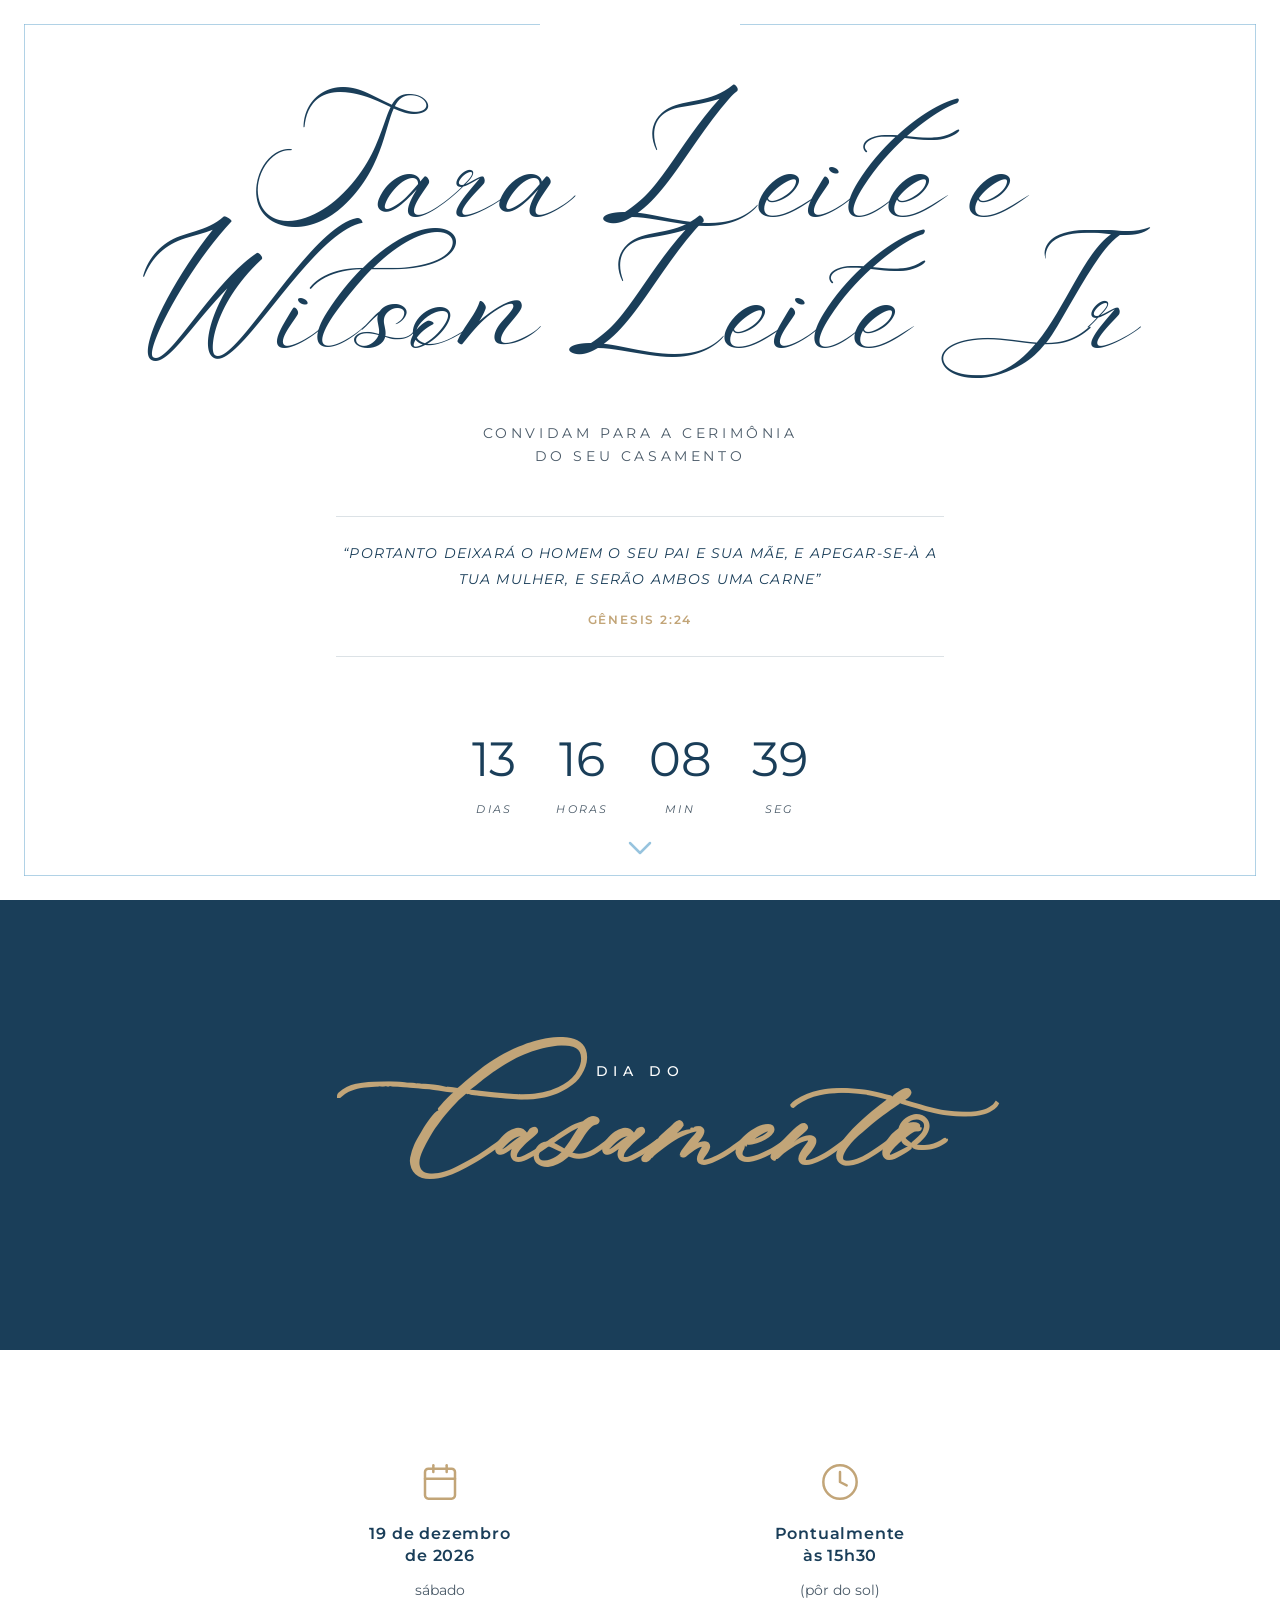
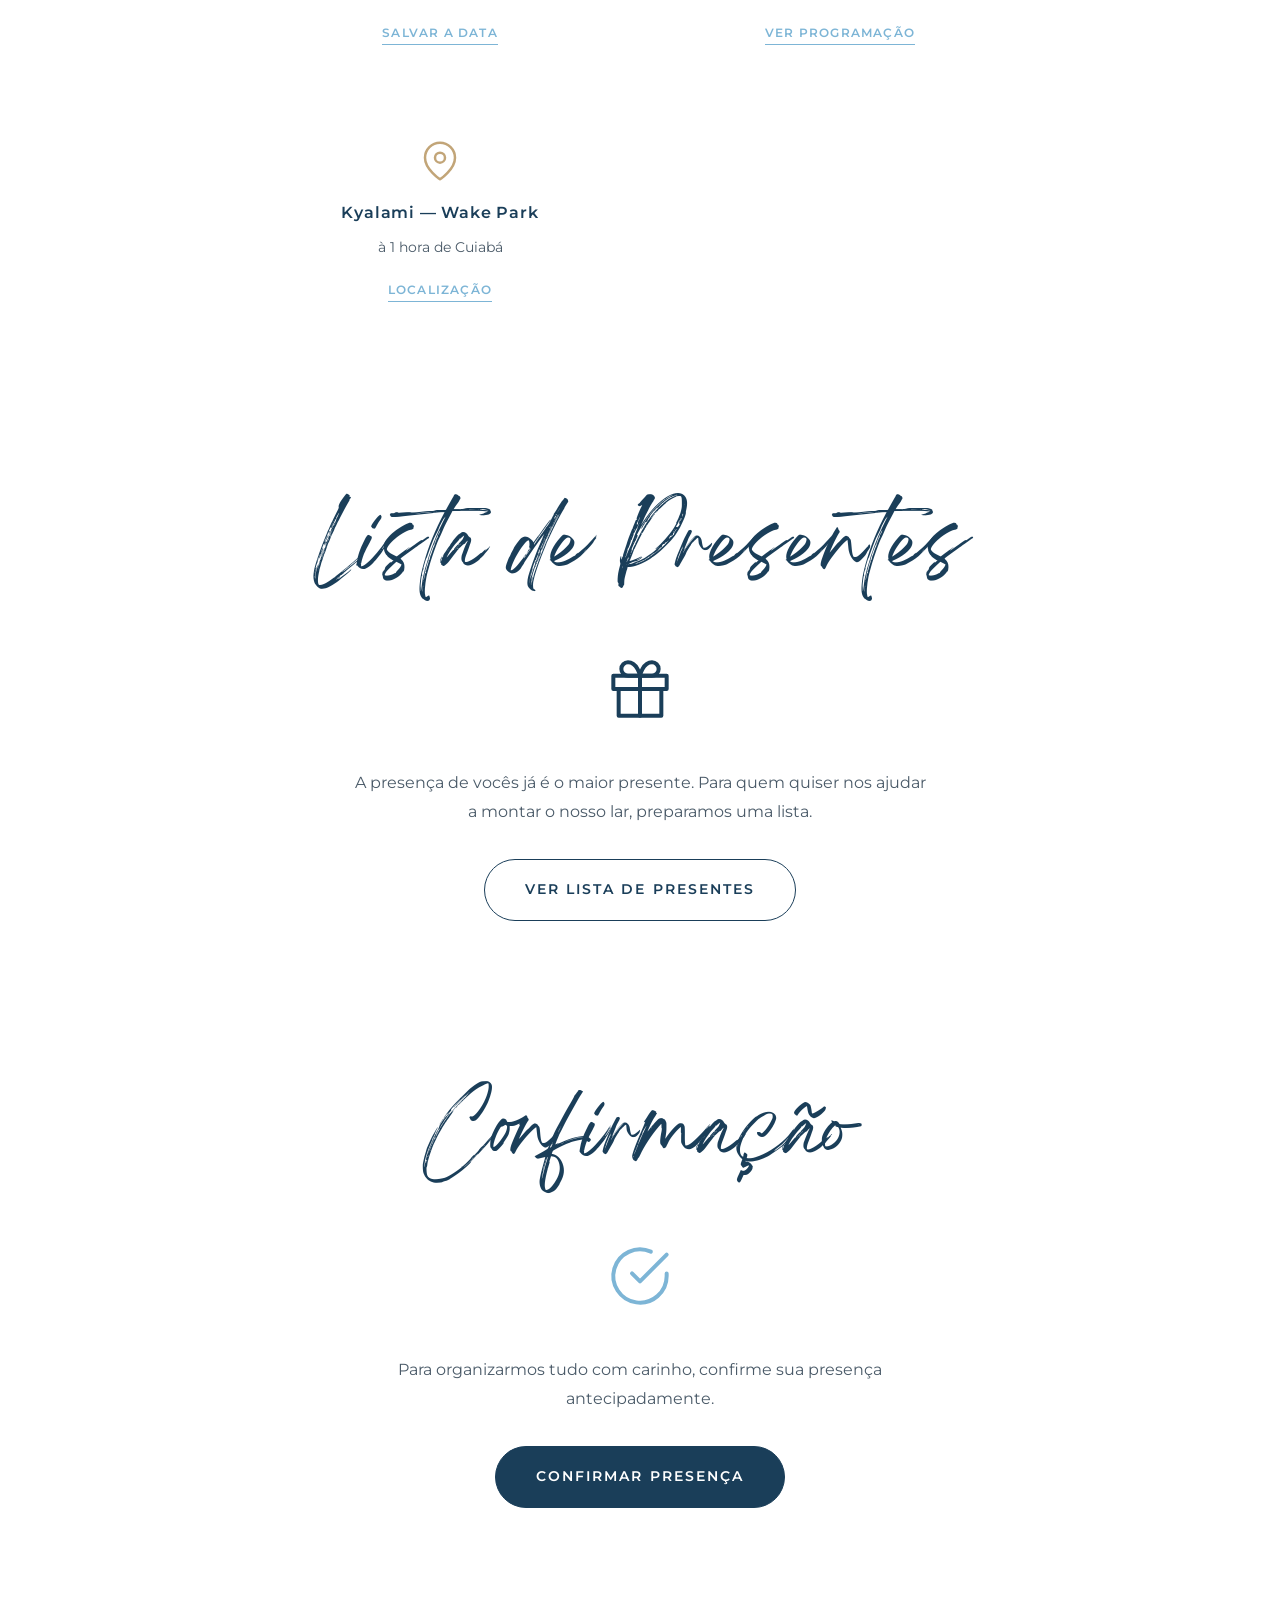
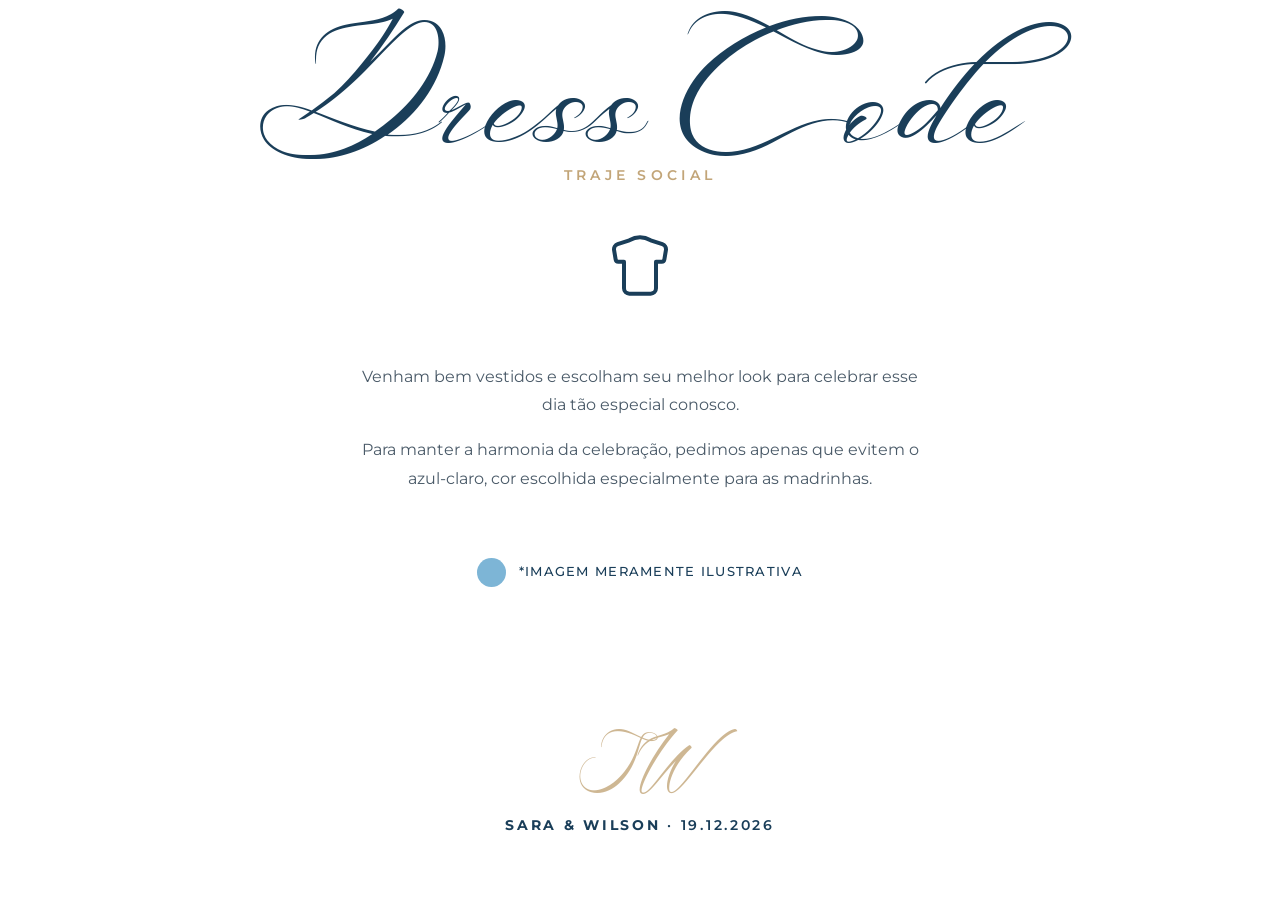
==== index.html @ 71dba097 "Add files via upload" ====
<!doctype html>
<html lang="pt-BR">
<head>
<meta charset="utf-8">
<meta name="viewport" content="width=device-width, initial-scale=1, viewport-fit=cover">
<title>Sara & Wilson — Convite de Casamento</title>
<meta name="theme-color" content="#FFFFFF">

<link rel="preconnect" href="https://fonts.googleapis.com">
<link rel="preconnect" href="https://fonts.gstatic.com" crossorigin>
<link href="https://fonts.googleapis.com/css2?family=Montserrat:wght@300;400;500;600;700&display=swap" rel="stylesheet">
<link rel="stylesheet" href="style.css">
</head>
<body>

<!-- Ícones Minimalistas e Corrigidos -->
<svg class="sprite" aria-hidden="true" focusable="false" xmlns="http://www.w3.org/2000/svg">
  <symbol id="i-calendario" viewBox="0 0 24 24"><rect x="3" y="4" width="18" height="18" rx="2" ry="2" fill="none" stroke="currentColor" stroke-width="1.5" stroke-linecap="round" stroke-linejoin="round"/><line x1="16" y1="2" x2="16" y2="6" fill="none" stroke="currentColor" stroke-width="1.5" stroke-linecap="round" stroke-linejoin="round"/><line x1="8" y1="2" x2="8" y2="6" fill="none" stroke="currentColor" stroke-width="1.5" stroke-linecap="round" stroke-linejoin="round"/><line x1="3" y1="10" x2="21" y2="10" fill="none" stroke="currentColor" stroke-width="1.5" stroke-linecap="round" stroke-linejoin="round"/></symbol>
  
  <symbol id="i-relogio" viewBox="0 0 24 24"><circle cx="12" cy="12" r="10" fill="none" stroke="currentColor" stroke-width="1.5" stroke-linecap="round" stroke-linejoin="round"/><polyline points="12 6 12 12 16 14" fill="none" stroke="currentColor" stroke-width="1.5" stroke-linecap="round" stroke-linejoin="round"/></symbol>
  
  <symbol id="i-mapa" viewBox="0 0 24 24"><path d="M21 10c0 7-9 13-9 13s-9-6-9-13a9 9 0 0 1 18 0z" fill="none" stroke="currentColor" stroke-width="1.5" stroke-linecap="round" stroke-linejoin="round"/><circle cx="12" cy="10" r="3" fill="none" stroke="currentColor" stroke-width="1.5" stroke-linecap="round" stroke-linejoin="round"/></symbol>
  
  <symbol id="i-presente" viewBox="0 0 24 24"><polyline points="20 12 20 22 4 22 4 12" fill="none" stroke="currentColor" stroke-width="1.5" stroke-linecap="round" stroke-linejoin="round"/><rect x="2" y="7" width="20" height="5" fill="none" stroke="currentColor" stroke-width="1.5" stroke-linecap="round" stroke-linejoin="round"/><line x1="12" y1="22" x2="12" y2="7" fill="none" stroke="currentColor" stroke-width="1.5" stroke-linecap="round" stroke-linejoin="round"/><path d="M12 7H7.5a2.5 2.5 0 0 1 0-5C11 2 12 7 12 7z" fill="none" stroke="currentColor" stroke-width="1.5" stroke-linecap="round" stroke-linejoin="round"/><path d="M12 7h4.5a2.5 2.5 0 0 0 0-5C13 2 12 7 12 7z" fill="none" stroke="currentColor" stroke-width="1.5" stroke-linecap="round" stroke-linejoin="round"/></symbol>
  
  <symbol id="i-check" viewBox="0 0 24 24"><path d="M22 11.08V12a10 10 0 1 1-5.93-9.14" fill="none" stroke="currentColor" stroke-width="1.5" stroke-linecap="round" stroke-linejoin="round"/><polyline points="22 4 12 14.01 9 11.01" fill="none" stroke="currentColor" stroke-width="1.5" stroke-linecap="round" stroke-linejoin="round"/></symbol>
  
  <symbol id="i-traje" viewBox="0 0 24 24"><path d="M20.38 3.46L16 2a8 8 0 0 0-8 0L3.62 3.46a2 2 0 0 0-1.34 2.23l.58 3.47a1 1 0 0 0 .99.84H6v10c0 1.1.9 2 2 2h8a2 2 0 0 0 2-2V10h2.15a1 1 0 0 0 .99-.84l.58-3.47a2 2 0 0 0-1.34-2.23z" fill="none" stroke="currentColor" stroke-width="1.5" stroke-linecap="round" stroke-linejoin="round"/></symbol>
</svg>



<!-- ============ AMBIENTAÇÃO: MARCA D'ÁGUA ============ -->
<div class="marca-dagua-container">
  <img src="img_marca-dagua.png" alt="" aria-hidden="true">
</div>

<!-- ============ AMBIENTAÇÃO: MOLDURA E PILARES ============ -->
<div class="moldura-fixa" aria-hidden="true">
  <div class="linha-esq"></div>
  <div class="linha-dir"></div>
  <div class="linha-baixo"></div>
  <div class="linha-topo-esq"></div>
  <div class="linha-topo-dir"></div>
  <img src="img_pilares.png" class="pilares" alt="">
</div>




<main>


<!-- ============ CAPA ============ -->
<section class="secao capa" id="capa">
  <div class="conteudo">
    <h1 class="nomes animar-scroll">
      <span>Sara Leite e</span>
      <span>Wilson Leite Jr</span>
    </h1>

    <p class="subtitulo animar-scroll">convidam para a cerimônia<br>do seu casamento</p>

    <blockquote class="versiculo animar-scroll">
      <p>“PORTANTO DEIXARÁ O HOMEM O SEU PAI E SUA MÃE, E APEGAR-SE-À A TUA MULHER, E SERÃO AMBOS UMA CARNE”</p>
      <cite>GÊNESIS 2:24</cite>
    </blockquote>

    <div class="contagem animar-scroll" id="contagem">
      <div class="bloco"><b data-contagem="dias">--</b><i>dias</i></div>
      <div class="bloco"><b data-contagem="horas">--</b><i>horas</i></div>
      <div class="bloco"><b data-contagem="minutos">--</b><i>min</i></div>
      <div class="bloco"><b data-contagem="segundos">--</b><i>seg</i></div>
    </div>
  </div>
  
  <!-- Seta rolar para baixo -->
  <a href="#dia" class="seta-scroll animar-flutuar" aria-label="Rolar para baixo">
    <svg viewBox="0 0 24 24"><path d="M6 9l6 6 6-6" fill="none" stroke="currentColor" stroke-width="1.5" stroke-linecap="round" stroke-linejoin="round"/></svg>
  </a>
</section>




  <!-- ============ FAIXA CONTÍNUA COM FOTO ============ -->
  <section class="banner-foto animar-scroll">
    <!-- Certifique-se de que a imagem 'capa.jpg' existe na mesma pasta -->
    <img src="capa.jpg" alt="Sara e Wilson" onerror="this.style.display='none'">
    <div class="overlay"></div>
    <h2 class="titulo-foto">
      <small>Dia do</small>
      <span>Casamento</span>
    </h2>
  </section>

  <!-- ============ DETALHES DO DIA ============ -->
  <section class="secao detalhes" id="dia">
    <div class="conteudo">
      <div class="grid-cartoes">
        <a class="cartao animar-scroll" href="https://www.casar.com/" target="_blank">
          <svg class="icone"><use href="#i-calendario"></use></svg>
          <strong>19 de dezembro<br>de 2026</strong>
          <em>sábado</em>
          <span class="dica">Salvar a data</span>
        </a>
        <a class="cartao animar-scroll" href="https://www.casar.com/" target="_blank">
          <svg class="icone"><use href="#i-relogio"></use></svg>
          <strong>Pontualmente<br>às 15h30</strong>
          <em>(pôr do sol)</em>
          <span class="dica">Ver programação</span>
        </a>
        <a class="cartao animar-scroll" href="https://share.google/iuevnRoDJtommTUuw" target="_blank">
          <svg class="icone"><use href="#i-mapa"></use></svg>
          <strong>Kyalami — Wake Park</strong>
          <em>à 1 hora de Cuiabá</em>
          <span class="dica">Localização</span>
        </a>
      </div>
    </div>
  </section>

  <!-- ============ PRESENTES ============ -->
  <section class="secao" id="presentes">
    <div class="conteudo animar-scroll">
      <h2 class="script">Lista de Presentes</h2>
      <svg class="ilustracao"><use href="#i-presente"></use></svg>
      <p class="texto">A presença de vocês já é o maior presente. Para quem quiser nos ajudar a montar o nosso lar, preparamos uma lista.</p>
      <a class="botao vazado" href="https://www.casar.com/" target="_blank">Ver lista de presentes</a>
    </div>
  </section>

  <!-- ============ CONFIRMAÇÃO ============ -->
  <section class="secao" id="confirmacao">
    <div class="conteudo animar-scroll">
      <h2 class="script">Confirmação</h2>
      <svg class="ilustracao destaque"><use href="#i-check"></use></svg>
      <p class="texto">Para organizarmos tudo com carinho, confirme sua presença antecipadamente.</p>
      <a class="botao" href="https://www.casar.com/" target="_blank">Confirmar presença</a>
    </div>
  </section>

  <!-- ============ DRESS CODE ============ -->
  <section class="secao" id="dresscode">
    <div class="conteudo animar-scroll">
      <h2 class="script principal">Dress Code</h2>
      <p class="etiqueta">Traje Social</p>
      <svg class="ilustracao"><use href="#i-traje"></use></svg>

      <div class="texto">
        <p>Venham bem vestidos e escolham seu melhor look para celebrar esse dia tão especial conosco.</p>
        <p>Para manter a harmonia da celebração, pedimos apenas que evitem o azul-claro, cor escolhida especialmente para as madrinhas.</p>
      </div>

      <p class="amostra"><span class="cor"></span>*IMAGEM MERAMENTE ILUSTRATIVA</p>
    </div>
  </section>

  <!-- ============ RODAPÉ ============ -->
  <footer class="rodape animar-scroll">
    <span class="monograma">SW</span>
    <p><b>Sara &amp; Wilson</b> · 19.12.2026</p>
  </footer>
</main>

<script src="script.js"></script>
</body>
</html>
---- style.css ----
/* ==========================================
   IMPORTAÇÃO DAS FONTES PERSONALIZADAS
============================================= */
@font-face {
  font-family: 'Aniyah';
  src: url('aniyah.ttf') format('truetype'); 
  font-display: swap;
}
@font-face {
  font-family: 'Slight';
  src: url('slight.otf') format('truetype');
  font-display: swap;
}
@font-face {
  font-family: 'Breathing';
  src: url('breathing.ttf') format('truetype');
  font-display: swap;
}

:root {
  --fundo:        #FFFFFF; 
  --tinta:        #1A3E59; 
  --azul-claro:   #7DB5D6; 
  --ouro:         #C2A578;
  --texto:        #4A5A68;
  --linha:        rgba(26, 62, 89, 0.15);

  --font-aniyah:    "Aniyah", cursive;
  --font-slight:    "Slight", cursive;
  --font-breathing: "Breathing", cursive;
  --font-montserrat: "Montserrat", sans-serif;

  box-sizing: border-box;
}

*,*::before,*::after{ box-sizing: border-box; }

html{ scroll-behavior: smooth; -webkit-text-size-adjust: 100%; }

body {
  margin: 0; 
  background: var(--fundo); 
  color: var(--texto);
  font-family: var(--font-montserrat); 
  font-weight: 400; 
  line-height: 1.6;
  overflow-x: hidden;
}

.sprite{ display: none; }

/* SEÇÕES CONTÍNUAS */
.secao {
  padding: 5rem 1.5rem;
  display: flex;
  justify-content: center;
  align-items: center;
  width: 100%;
}

.capa {
  padding-top: 6rem;
  padding-bottom: 4rem;
}

.conteudo {
  width: 100%;
  max-width: 48rem;
  text-align: center;
  display: flex;
  flex-direction: column;
  align-items: center;
  gap: 2rem;
}

/* TIPOGRAFIA CORRIGIDA - ANIYAH */






/* CORREÇÃO DO ESPAÇO ENTRE OS NOMES */
.nomes {
  font-family: var(--font-aniyah); 
  font-weight: normal;
  color: var(--tinta); 
  font-size: clamp(2.2rem, 7.5vw, 5.5rem); 
  line-height: 1.3; 
  margin: 0; 
  display: flex; 
  flex-direction: column;
  align-items: center;
  padding: 1rem 0;
  gap: 1rem; /* <--- Espaço elegante entre os nomes adicionado aqui */
}

/* Garante que a capa tenha altura para a setinha ficar no rodapé */
.capa {
  position: relative;
  min-height: 100vh;
}

/* ==========================================
   AMBIENTAÇÃO (KV / IDV) - MOLDURA E VETORES
============================================= */

/* 1. Marca D'água Fixa no Fundo */
.marca-dagua-container {
  position: fixed;
  inset: 0;
  display: flex;
  align-items: center;
  justify-content: center;
  z-index: -1; /* Fica atrás de tudo */
  pointer-events: none; /* Não atrapalha o clique nos botões */
}
.marca-dagua-container img {
  width: 90vmin; /* Responsivo, ocupa 90% da tela */
  max-width: 700px;
  opacity: 0.12; /* <-- Você pode aumentar ou diminuir a transparência aqui! */
  object-fit: contain;
}

/* 2. Moldura Fixa estilo App/Card Premium */
.moldura-fixa {
  position: fixed;
  top: 1.5rem; bottom: 1.5rem;
  left: 1.5rem; right: 1.5rem;
  pointer-events: none;
  z-index: 50; /* Fica acima do conteúdo, como um vidro */
}

/* Linhas da moldura */
.linha-esq, .linha-dir, .linha-baixo, .linha-topo-esq, .linha-topo-dir {
  position: absolute;
  background-color: var(--azul-claro);
  opacity: 0.6;
}
.linha-esq { top: 0; bottom: 0; left: 0; width: 1px; }
.linha-dir { top: 0; bottom: 0; right: 0; width: 1px; }
.linha-baixo { bottom: 0; left: 0; right: 0; height: 1px; }

/* O corte no topo para os pilares (100px de espaço no meio) */
.linha-topo-esq { top: 0; left: 0; width: calc(50% - 100px); height: 1px; }
.linha-topo-dir { top: 0; right: 0; width: calc(50% - 100px); height: 1px; }

/* 3. Vetor dos Pilares encaixado no corte */
.moldura-fixa .pilares {
  position: absolute;
  top: 0; 
  left: 50%;
  transform: translate(-50%, -50%); /* Centraliza perfeitamente na linha! */
  
  /* Como a imagem tem 5000x5000px, deixamos a largura flexível e 
     controlamos a altura do vetor para não ficar gigante */
  height: 180px; 
  width: auto;
  object-fit: contain;
  opacity: 0.85; /* Para combinar suavemente com a linha */
}

/* 4. Setinha de rolagem na Capa */
.seta-scroll {
  position: absolute;
  bottom: 2rem;
  left: 50%;
  transform: translateX(-50%);
  width: 2.5rem;
  height: 2.5rem;
  color: var(--azul-claro);
  opacity: 0.8;
}








/* Regra que impede as palavras de quebrarem e se sobreporem */
.nomes span {
  white-space: nowrap; 
}

.nomes .conector { 
  font-family: var(--font-montserrat);
  font-size: 1rem; 
  color: var(--ouro); 
  margin: 0.5rem 0;
}

.subtitulo {
  margin: 0; font-family: var(--font-montserrat); font-size: 0.9rem;
  text-transform: uppercase; letter-spacing: 0.25em; color: var(--texto);
}

.versiculo {
  margin: 1rem 0; width: 100%; max-width: 38rem;
  border-top: 1px solid var(--linha); border-bottom: 1px solid var(--linha);
  padding: 1.5rem 0;
}
.versiculo p {
  margin: 0 0 0.8rem; font-family: var(--font-montserrat);
  font-size: 0.9rem; letter-spacing: 0.08em; line-height: 1.8; color: var(--tinta); font-style: italic;
}
.versiculo cite { font-style: normal; font-weight: 600; font-size: 0.75rem; letter-spacing: 0.15em; color: var(--ouro); }

/* CONTAGEM */
.contagem { display: flex; gap: clamp(1rem, 4vw, 2.5rem); margin-top: 1rem;}
.contagem .bloco { display: flex; flex-direction: column; align-items: center; }
.contagem b { font-size: clamp(2rem, 6vw, 3rem); color: var(--tinta); font-weight: 400; }
.contagem i { font-size: 0.7rem; letter-spacing: 0.2em; text-transform: uppercase; margin-top: 0.2rem; }

/* FAIXA CONTÍNUA COM FOTO 100% WIDTH */
.banner-foto {
  position: relative;
  width: 100vw;
  height: 50vh; /* Ocupa metade da tela */
  min-height: 350px;
  background-color: var(--tinta); /* Cor de fundo caso a foto falhe */
  display: flex;
  align-items: center;
  justify-content: center;
  overflow: hidden;
}
.banner-foto img {
  position: absolute;
  top: 0; left: 0;
  width: 100%; height: 100%;
  object-fit: cover;
}
.banner-foto .overlay {
  position: absolute;
  inset: 0;
  background: linear-gradient(to top, rgba(26, 62, 89, 0.7), rgba(26, 62, 89, 0.3));
}
.titulo-foto { 
  position: relative; z-index: 2; color: #fff; text-align: center; 
  display: flex; flex-direction: column; align-items: center; 
}
.titulo-foto small { 
  font-family: var(--font-montserrat); font-size: 0.9rem; 
  letter-spacing: 0.4em; font-weight: 500; text-transform: uppercase; 
  margin-bottom: -0.5rem;
}
.titulo-foto span { 
  font-family: var(--font-slight); 
  font-size: clamp(3.5rem, 12vw, 6rem); /* Ajustado para caber perfeitamente */
  line-height: 1.2; color: var(--ouro); 
}

/* CARTÕES DE DETALHES */
.grid-cartoes {
  width: 100%; display: grid; gap: 2rem;
  grid-template-columns: repeat(auto-fit, minmax(250px, 1fr));
}
.cartao {
  display: flex; flex-direction: column; align-items: center; gap: 0.8rem;
  padding: 2rem 1.5rem; text-decoration: none; text-align: center; color: var(--texto);
  transition: transform 0.3s ease;
}
.cartao:hover { transform: translateY(-5px); }
.cartao .icone { width: 2.5rem; height: 2.5rem; color: var(--ouro); margin-bottom: 0.5rem; }
.cartao strong { font-weight: 600; font-size: 1rem; letter-spacing: 0.05em; color: var(--tinta); line-height: 1.4; }
.cartao em { font-style: normal; font-size: 0.85rem; }
.cartao .dica { 
  font-size: 0.75rem; letter-spacing: 0.1em; text-transform: uppercase; 
  color: var(--azul-claro); font-weight: 600; margin-top: 0.5rem; 
  border-bottom: 1px solid currentColor; padding-bottom: 2px;
}

/* TEXTOS E ILUSTRAÇÕES */
.script { font-family: var(--font-breathing); font-weight: normal; color: var(--tinta); font-size: clamp(3rem, 10vw, 4.5rem); margin: 0; }
.script.principal { font-family: var(--font-aniyah); font-size: clamp(3.5rem, 12vw, 5.5rem); line-height: 1; }

.etiqueta { margin: -1.5rem 0 0; font-size: 0.9rem; font-weight: 600; letter-spacing: 0.3em; text-transform: uppercase; color: var(--ouro); }

.ilustracao { width: 4rem; height: 4rem; color: var(--tinta); margin: 1rem 0; }
.ilustracao.destaque { color: var(--azul-claro); }

.texto { max-width: 36rem; font-size: 1rem; line-height: 1.8; margin: 0 auto; }
.texto p { margin-bottom: 1rem; }

/* BOTÕES */
.botao {
  display: inline-block; border: 1px solid var(--tinta); background: var(--tinta); color: #fff;
  font-size: 0.85rem; font-weight: 600; letter-spacing: 0.15em; text-transform: uppercase; text-decoration: none;
  padding: 1.2rem 2.5rem; border-radius: 999px; transition: all 0.3s ease;
}
.botao:hover { background: var(--tinta-funda); transform: translateY(-2px); }
.botao.vazado { background: transparent; color: var(--tinta); }
.botao.vazado:hover { background: rgba(26, 62, 89, 0.05); }

/* AMOSTRA DRESS CODE */
.amostra { display: flex; align-items: center; justify-content: center; gap: 0.8rem; font-size: 0.8rem; font-weight: 500; letter-spacing: 0.1em; color: var(--tinta); margin-top: 1rem; }
.amostra .cor { width: 1.8rem; height: 1.8rem; border-radius: 50%; background: var(--azul-claro); }

/* RODAPÉ */
.rodape { padding: 4rem 1.5rem; text-align: center; display: flex; flex-direction: column; align-items: center; gap: 0.5rem; }
.rodape .monograma { font-family: var(--font-aniyah); font-size: 2.5rem; color: var(--ouro); opacity: 0.8;}
.rodape p { margin: 0; font-size: 0.85rem; letter-spacing: 0.2em; text-transform: uppercase; color: var(--tinta); font-weight: 600;}

/* ANIMAÇÕES */
.animar-scroll { opacity: 0; transform: translateY(20px); transition: opacity 0.8s ease-out, transform 0.8s ease-out; }
.animar-scroll.visivel { opacity: 1; transform: translateY(0); }
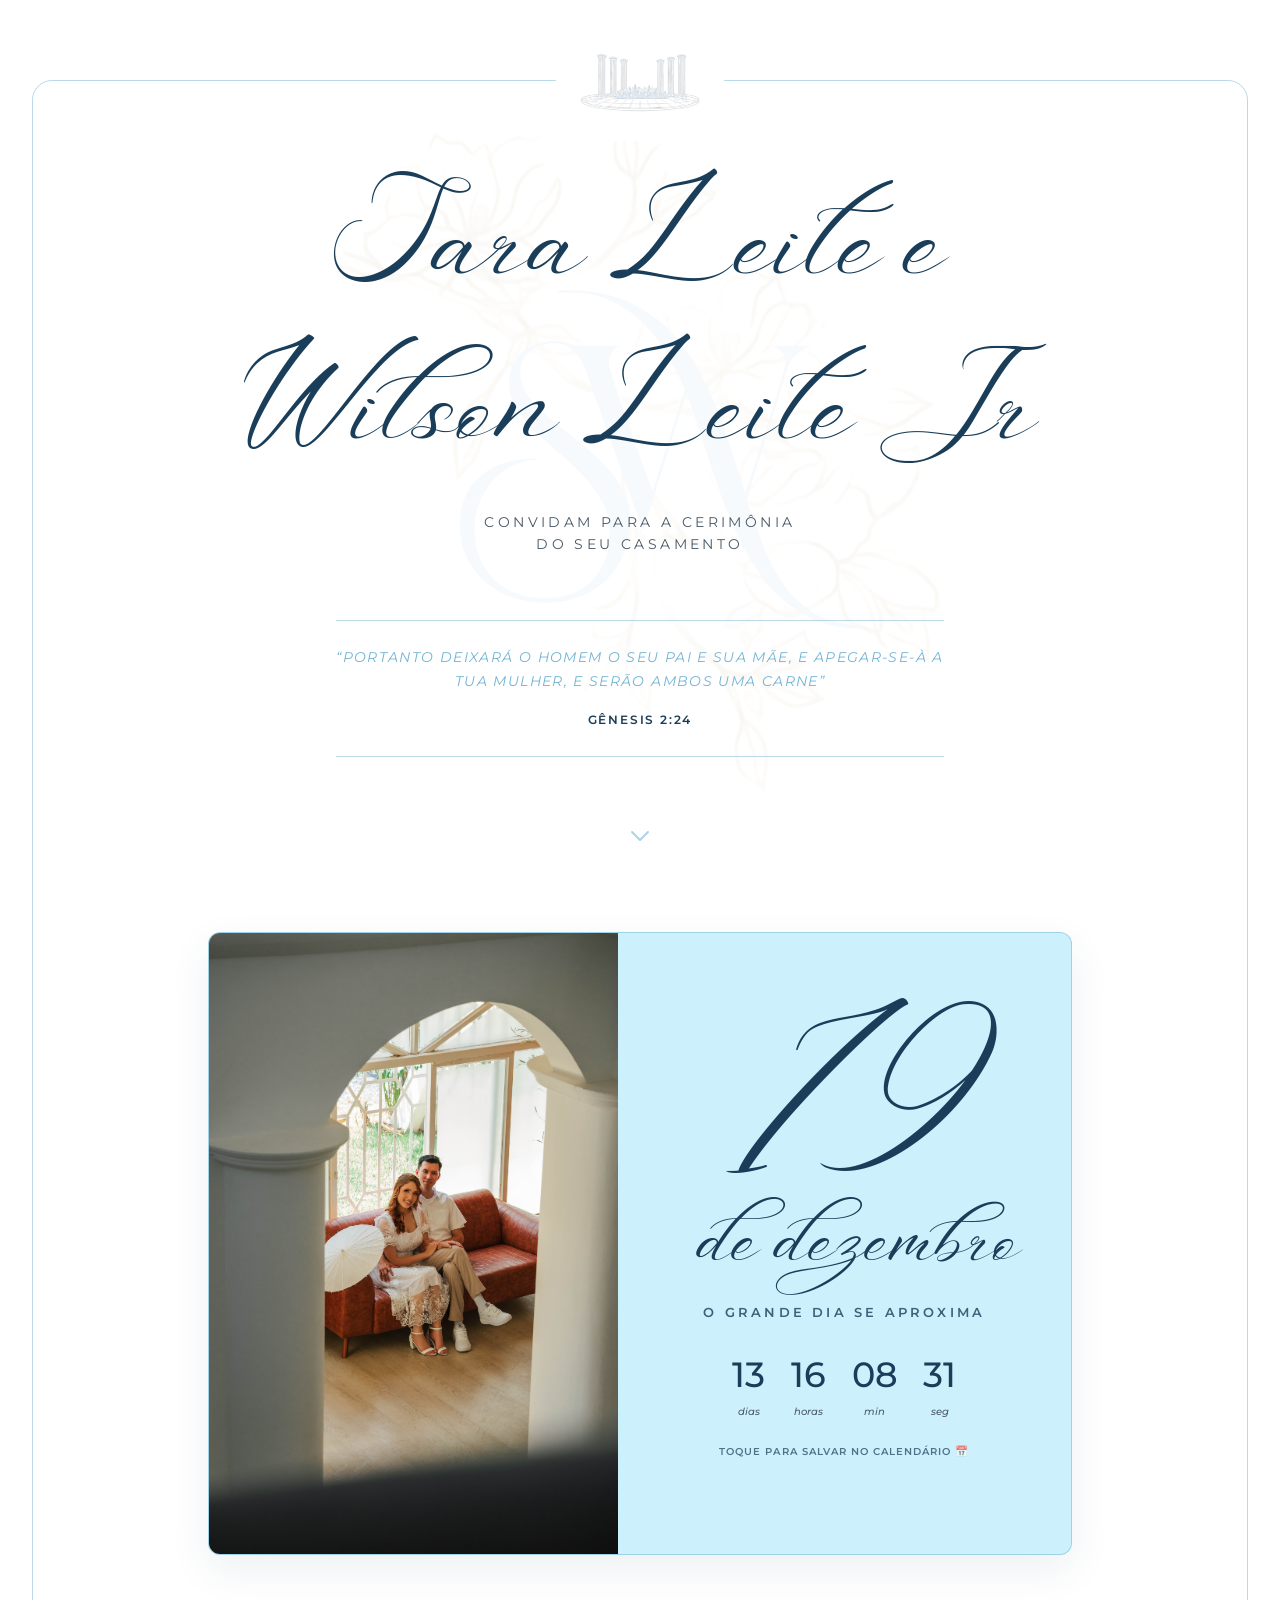
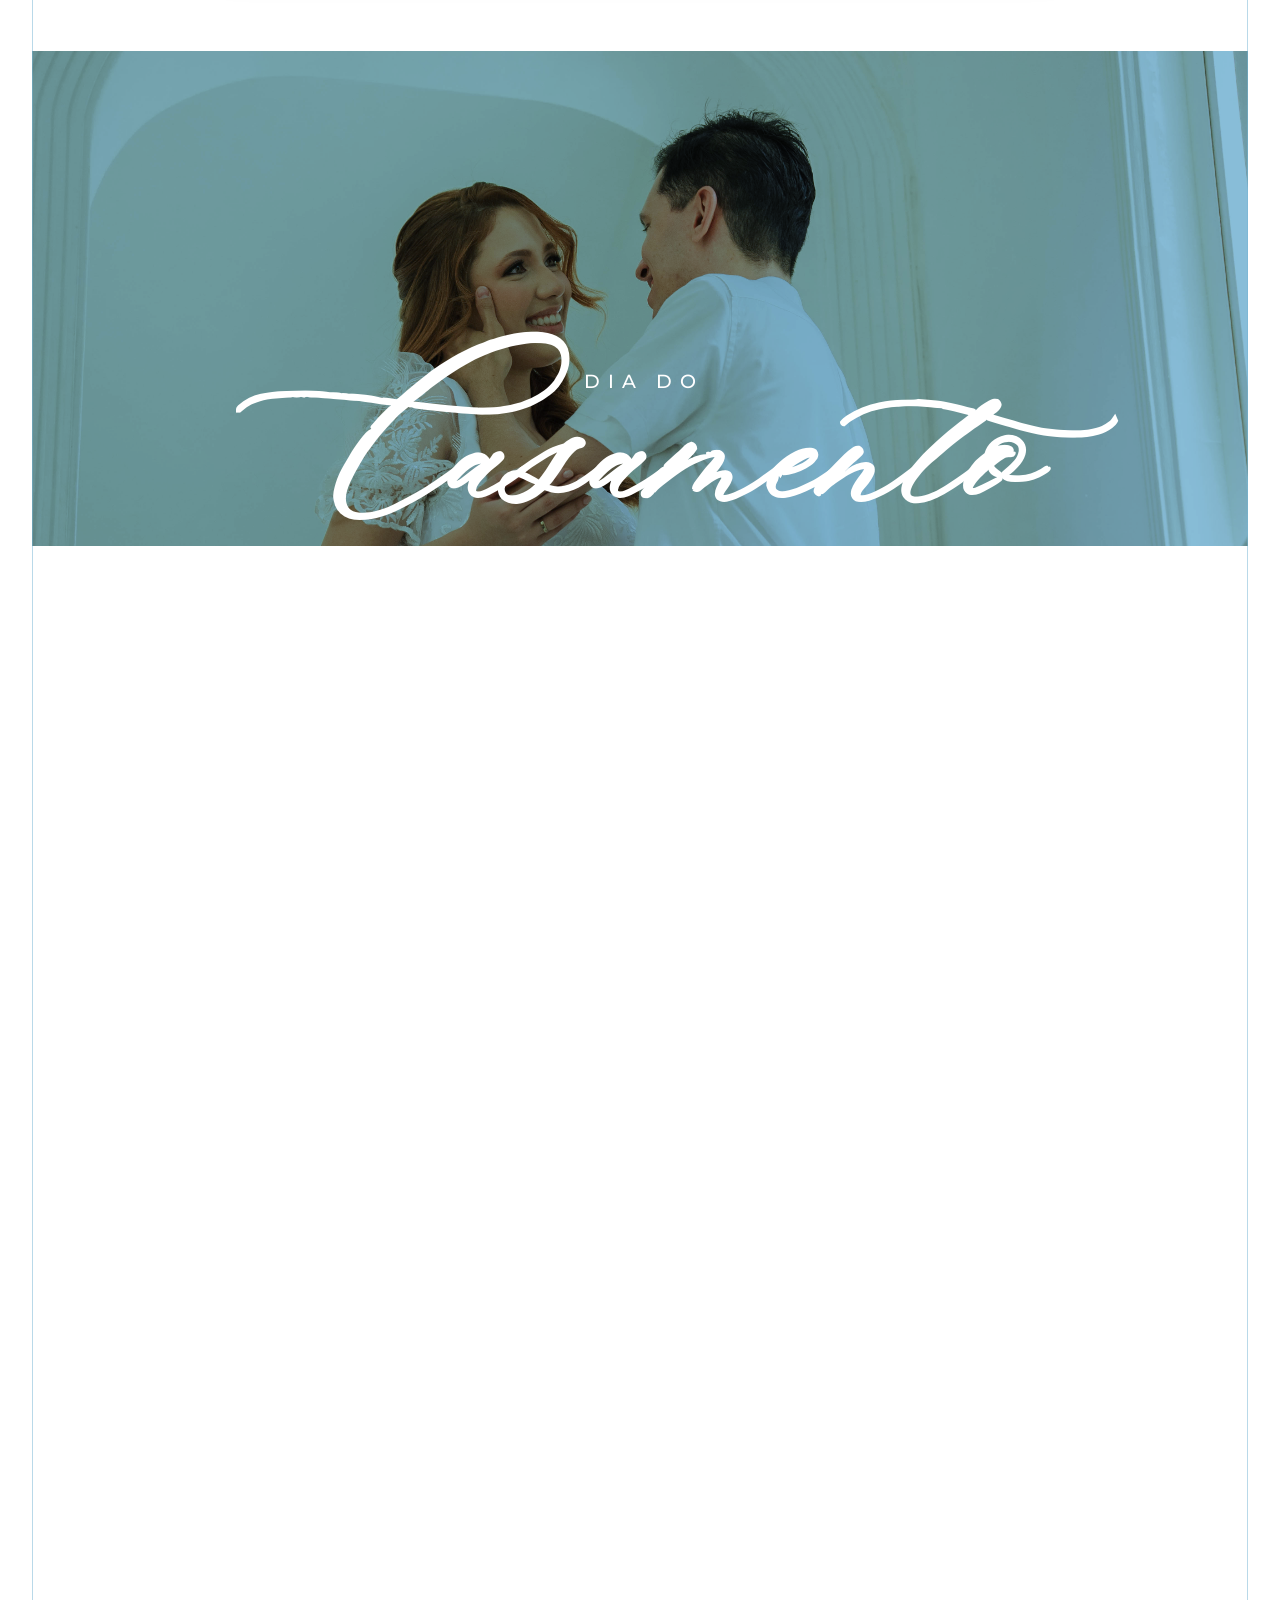
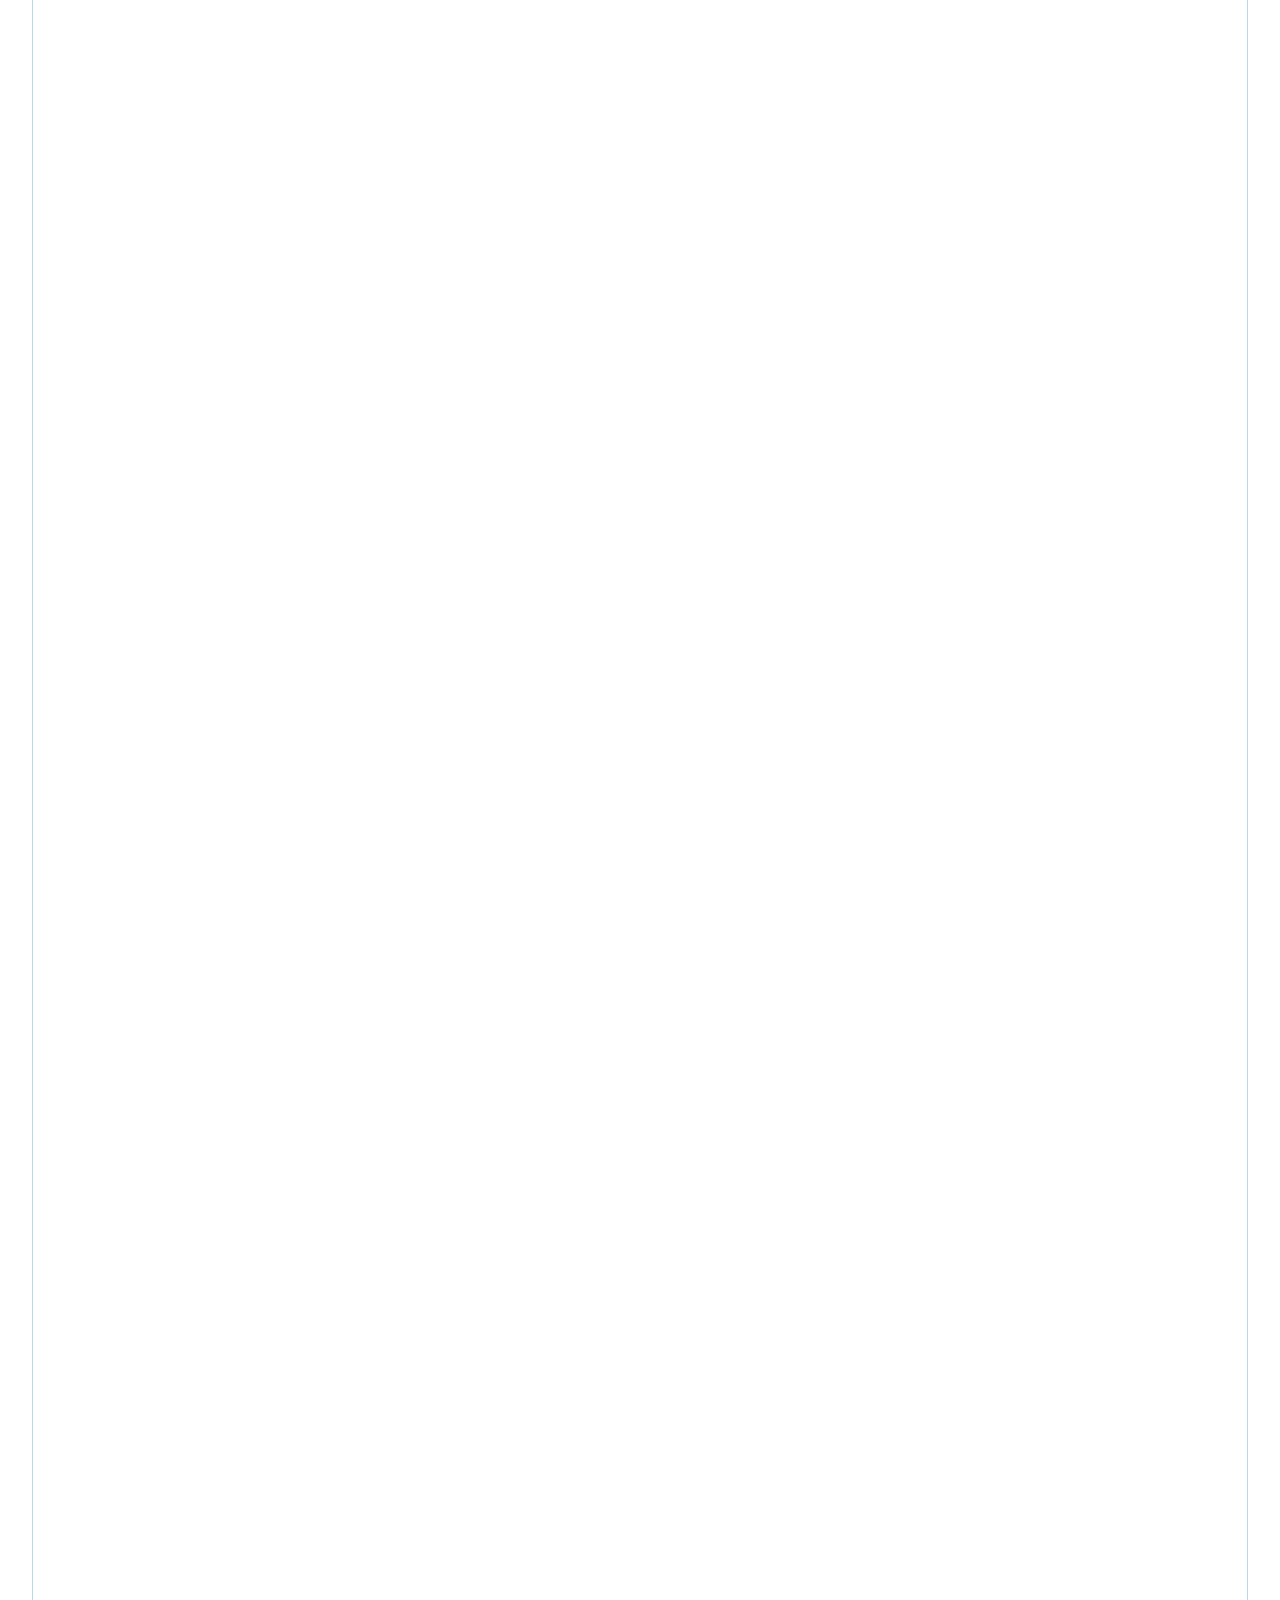
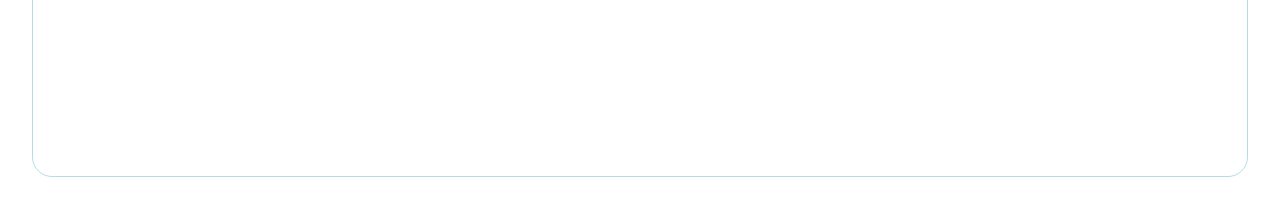
==== commit d3c91ae8: "1.0" ====
--- a/index.html
+++ b/index.html
@@ -13,130 +13,145 @@
 </head>
 <body>
 
-<!-- Ícones Minimalistas e Corrigidos -->
-<svg class="sprite" aria-hidden="true" focusable="false" xmlns="http://www.w3.org/2000/svg">
-  <symbol id="i-calendario" viewBox="0 0 24 24"><rect x="3" y="4" width="18" height="18" rx="2" ry="2" fill="none" stroke="currentColor" stroke-width="1.5" stroke-linecap="round" stroke-linejoin="round"/><line x1="16" y1="2" x2="16" y2="6" fill="none" stroke="currentColor" stroke-width="1.5" stroke-linecap="round" stroke-linejoin="round"/><line x1="8" y1="2" x2="8" y2="6" fill="none" stroke="currentColor" stroke-width="1.5" stroke-linecap="round" stroke-linejoin="round"/><line x1="3" y1="10" x2="21" y2="10" fill="none" stroke="currentColor" stroke-width="1.5" stroke-linecap="round" stroke-linejoin="round"/></symbol>
-  
-  <symbol id="i-relogio" viewBox="0 0 24 24"><circle cx="12" cy="12" r="10" fill="none" stroke="currentColor" stroke-width="1.5" stroke-linecap="round" stroke-linejoin="round"/><polyline points="12 6 12 12 16 14" fill="none" stroke="currentColor" stroke-width="1.5" stroke-linecap="round" stroke-linejoin="round"/></symbol>
-  
-  <symbol id="i-mapa" viewBox="0 0 24 24"><path d="M21 10c0 7-9 13-9 13s-9-6-9-13a9 9 0 0 1 18 0z" fill="none" stroke="currentColor" stroke-width="1.5" stroke-linecap="round" stroke-linejoin="round"/><circle cx="12" cy="10" r="3" fill="none" stroke="currentColor" stroke-width="1.5" stroke-linecap="round" stroke-linejoin="round"/></symbol>
-  
-  <symbol id="i-presente" viewBox="0 0 24 24"><polyline points="20 12 20 22 4 22 4 12" fill="none" stroke="currentColor" stroke-width="1.5" stroke-linecap="round" stroke-linejoin="round"/><rect x="2" y="7" width="20" height="5" fill="none" stroke="currentColor" stroke-width="1.5" stroke-linecap="round" stroke-linejoin="round"/><line x1="12" y1="22" x2="12" y2="7" fill="none" stroke="currentColor" stroke-width="1.5" stroke-linecap="round" stroke-linejoin="round"/><path d="M12 7H7.5a2.5 2.5 0 0 1 0-5C11 2 12 7 12 7z" fill="none" stroke="currentColor" stroke-width="1.5" stroke-linecap="round" stroke-linejoin="round"/><path d="M12 7h4.5a2.5 2.5 0 0 0 0-5C13 2 12 7 12 7z" fill="none" stroke="currentColor" stroke-width="1.5" stroke-linecap="round" stroke-linejoin="round"/></symbol>
-  
-  <symbol id="i-check" viewBox="0 0 24 24"><path d="M22 11.08V12a10 10 0 1 1-5.93-9.14" fill="none" stroke="currentColor" stroke-width="1.5" stroke-linecap="round" stroke-linejoin="round"/><polyline points="22 4 12 14.01 9 11.01" fill="none" stroke="currentColor" stroke-width="1.5" stroke-linecap="round" stroke-linejoin="round"/></symbol>
-  
-  <symbol id="i-traje" viewBox="0 0 24 24"><path d="M20.38 3.46L16 2a8 8 0 0 0-8 0L3.62 3.46a2 2 0 0 0-1.34 2.23l.58 3.47a1 1 0 0 0 .99.84H6v10c0 1.1.9 2 2 2h8a2 2 0 0 0 2-2V10h2.15a1 1 0 0 0 .99-.84l.58-3.47a2 2 0 0 0-1.34-2.23z" fill="none" stroke="currentColor" stroke-width="1.5" stroke-linecap="round" stroke-linejoin="round"/></symbol>
-</svg>
+<!-- ============ AMBIENTAÇÃO: MARCA D'ÁGUA ============ -->
+<div class="marca-dagua-container">
+  <img src="img/img_marca-dagua.svg" alt="" aria-hidden="true">
+</div>
+
+<!-- ============ AMBIENTAÇÃO: MOLDURA DA PÁGINA INTEIRA ============ -->
+<div class="moldura-pagina" aria-hidden="true">
+  <a href="https://share.google/iuevnRoDJtommTUuw" target="_blank" class="fundo-pilares" aria-label="Ver Localização no Mapa">
+    <img src="img/img_pilares.svg" class="pilares" alt="">
+  </a>
+</div>
+
+<main>
+  <!-- ============ CAPA ============ -->
+  <section class="secao capa" id="capa">
+    <div class="conteudo">
+      <h1 class="nomes animar-scroll">
+        <span>Sara Leite e</span>
+        <span><br>Wilson Leite Jr</span>
+      </h1>
+
+      <p class="subtitulo animar-scroll"><br>convidam para a cerimônia<br>do seu casamento</p>
+
+      <blockquote class="versiculo animar-scroll">
+        <p>“PORTANTO DEIXARÁ O HOMEM O SEU PAI E SUA MÃE, E APEGAR-SE-À A TUA MULHER, E SERÃO AMBOS UMA CARNE”</p>
+        <cite>GÊNESIS 2:24</cite>
+      </blockquote>
+    </div>
+    
+    <a href="#save-the-date" class="seta-scroll animar-flutuar" aria-label="Rolar para baixo">
+      <svg viewBox="0 0 24 24"><path d="M6 9l6 6 6-6" fill="none" stroke="currentColor" stroke-width="1.5" stroke-linecap="round" stroke-linejoin="round"/></svg>
+    </a>
+  </section>
+
+  <!-- ============ CONTAGEM REGRESSIVA (EX-SAVE THE DATE) ============ -->
+  <section class="secao save-the-date-section" id="save-the-date">
+    <div class="conteudo">
+      <a href="#" id="btn-calendario" class="std-card animar-scroll" title="Clique para adicionar ao seu calendário">
+        <div class="std-foto">
+          <img src="img/foto-rodape2.jpg" alt="Sara e Wilson">
+        </div>
+        
+        <div class="std-info">
+          <div class="std-data-destaque">
+            <span class="std-dia"><br>19</span>
+            <span class="std-mes"><br>de dezembro</span>
+          </div>
+          
+
+          <!-- O NOVO TÍTULO AQUI -->
+          <div class="std-titulo">O Grande Dia se Aproxima</div>
 
 
-
-<!-- ============ AMBIENTAÇÃO: MARCA D'ÁGUA ============ -->
-<div class="marca-dagua-container">
-  <img src="img_marca-dagua.png" alt="" aria-hidden="true">
-</div>
-
-<!-- ============ AMBIENTAÇÃO: MOLDURA E PILARES ============ -->
-<div class="moldura-fixa" aria-hidden="true">
-  <div class="linha-esq"></div>
-  <div class="linha-dir"></div>
-  <div class="linha-baixo"></div>
-  <div class="linha-topo-esq"></div>
-  <div class="linha-topo-dir"></div>
-  <img src="img_pilares.png" class="pilares" alt="">
-</div>
+          <div class="contagem std-contagem" id="contagem">
+            <div class="bloco"><b data-contagem="dias">--</b><i>dias</i></div>
+            <div class="bloco"><b data-contagem="horas">--</b><i>horas</i></div>
+            <div class="bloco"><b data-contagem="minutos">--</b><i>min</i></div>
+            <div class="bloco"><b data-contagem="segundos">--</b><i>seg</i></div>
+          </div>
 
 
-
-
-<main>
-
-
-<!-- ============ CAPA ============ -->
-<section class="secao capa" id="capa">
-  <div class="conteudo">
-    <h1 class="nomes animar-scroll">
-      <span>Sara Leite e</span>
-      <span>Wilson Leite Jr</span>
-    </h1>
-
-    <p class="subtitulo animar-scroll">convidam para a cerimônia<br>do seu casamento</p>
-
-    <blockquote class="versiculo animar-scroll">
-      <p>“PORTANTO DEIXARÁ O HOMEM O SEU PAI E SUA MÃE, E APEGAR-SE-À A TUA MULHER, E SERÃO AMBOS UMA CARNE”</p>
-      <cite>GÊNESIS 2:24</cite>
-    </blockquote>
-
-    <div class="contagem animar-scroll" id="contagem">
-      <div class="bloco"><b data-contagem="dias">--</b><i>dias</i></div>
-      <div class="bloco"><b data-contagem="horas">--</b><i>horas</i></div>
-      <div class="bloco"><b data-contagem="minutos">--</b><i>min</i></div>
-      <div class="bloco"><b data-contagem="segundos">--</b><i>seg</i></div>
+          
+          <span class="dica-clique">Toque para salvar no calendário 📅</span>
+        </div>
+      </a>
     </div>
-  </div>
-  
-  <!-- Seta rolar para baixo -->
-  <a href="#dia" class="seta-scroll animar-flutuar" aria-label="Rolar para baixo">
-    <svg viewBox="0 0 24 24"><path d="M6 9l6 6 6-6" fill="none" stroke="currentColor" stroke-width="1.5" stroke-linecap="round" stroke-linejoin="round"/></svg>
-  </a>
-</section>
-
-
-
+  </section>
 
   <!-- ============ FAIXA CONTÍNUA COM FOTO ============ -->
   <section class="banner-foto animar-scroll">
-    <!-- Certifique-se de que a imagem 'capa.jpg' existe na mesma pasta -->
-    <img src="capa.jpg" alt="Sara e Wilson" onerror="this.style.display='none'">
-    <div class="overlay"></div>
+    <img src="img/capa.jpg" alt="Sara e Wilson" onerror="this.style.display='none'">
+    <div class="overlay-azul"></div>
     <h2 class="titulo-foto">
       <small>Dia do</small>
       <span>Casamento</span>
     </h2>
   </section>
 
-  <!-- ============ DETALHES DO DIA ============ -->
+  <!-- ============ ROTEIRO (NOVA TIMELINE EDITORIAL) ============ -->
   <section class="secao detalhes" id="dia">
     <div class="conteudo">
-      <div class="grid-cartoes">
-        <a class="cartao animar-scroll" href="https://www.casar.com/" target="_blank">
-          <svg class="icone"><use href="#i-calendario"></use></svg>
-          <strong>19 de dezembro<br>de 2026</strong>
-          <em>sábado</em>
-          <span class="dica">Salvar a data</span>
+      
+      <div class="timeline-card animar-scroll">
+        
+        <div class="timeline-item">
+          <img src="img/icone-ampulheta.svg" class="icone-timeline" alt="Data">
+          <div class="timeline-text">
+            <strong>19 de dezembro de 2026</strong>
+            <em>Sábado</em>
+          </div>
+        </div>
+
+        <div class="timeline-item">
+          <img src="img/icone-relogio.svg" class="icone-timeline" alt="Horário">
+          <div class="timeline-text">
+            <strong>Pontualmente às 15h30 da tarde</strong>
+            <em>(Faremos a cerimônia no pôr do sol)</em>
+          </div>
+        </div>
+
+        <a href="https://share.google/PHyMxCWy5XIv5hsVc" target="_blank" class="timeline-item timeline-link">
+          <img src="img/icone-pilares.svg" class="icone-timeline" alt="Local">
+          <div class="timeline-text">
+            <strong>Kyalami — Wake Park</strong>
+            <em>à 1 hora de Cuiabá <br> (Toque aqui para abrir o mapa)</em>
+          </div>
         </a>
-        <a class="cartao animar-scroll" href="https://www.casar.com/" target="_blank">
-          <svg class="icone"><use href="#i-relogio"></use></svg>
-          <strong>Pontualmente<br>às 15h30</strong>
-          <em>(pôr do sol)</em>
-          <span class="dica">Ver programação</span>
-        </a>
-        <a class="cartao animar-scroll" href="https://share.google/iuevnRoDJtommTUuw" target="_blank">
-          <svg class="icone"><use href="#i-mapa"></use></svg>
-          <strong>Kyalami — Wake Park</strong>
-          <em>à 1 hora de Cuiabá</em>
-          <span class="dica">Localização</span>
-        </a>
+
       </div>
+
     </div>
   </section>
 
-  <!-- ============ PRESENTES ============ -->
-  <section class="secao" id="presentes">
+  <!-- ============ PRESENTES E CONFIRMAÇÃO (NOVOS CARTÕES UX) ============ -->
+  <section class="secao presentes-secao" id="presentes-confirmacao">
     <div class="conteudo animar-scroll">
-      <h2 class="script">Lista de Presentes</h2>
-      <svg class="ilustracao"><use href="#i-presente"></use></svg>
-      <p class="texto">A presença de vocês já é o maior presente. Para quem quiser nos ajudar a montar o nosso lar, preparamos uma lista.</p>
-      <a class="botao vazado" href="https://www.casar.com/" target="_blank">Ver lista de presentes</a>
-    </div>
-  </section>
+      
+      <div class="texto-intro-presentes">
+        <p>Sua presença é o nosso maior presente. Mas, se desejar nos abençoar com uma lembrança, preparamos nossa lista com muito carinho.</p>
+      </div>
 
-  <!-- ============ CONFIRMAÇÃO ============ -->
-  <section class="secao" id="confirmacao">
-    <div class="conteudo animar-scroll">
-      <h2 class="script">Confirmação</h2>
-      <svg class="ilustracao destaque"><use href="#i-check"></use></svg>
-      <p class="texto">Para organizarmos tudo com carinho, confirme sua presença antecipadamente.</p>
-      <a class="botao" href="https://www.casar.com/" target="_blank">Confirmar presença</a>
+      <div class="grid-cards-acao">
+        <a href="https://noivos.casar.com/wilsonesara#/rsvp" target="_blank" class="card-acao">
+          <div class="card-acao-icone"><img src="img/icone-check.svg" alt="Confirmar Presença"></div>
+          <div class="card-acao-texto">
+            <h3>Confirmar Presença</h3>
+            <span>Acessar o formulário ➔</span>
+          </div>
+        </a>
+
+        <a href="https://noivos.casar.com/wilsonesara#/presentes" target="_blank" class="card-acao destaque">
+          <div class="card-acao-icone"><img src="img/icone-presentes.svg" alt="Presentes"></div>
+          <div class="card-acao-texto">
+            <h3>Lista de Presentes</h3>
+            <span>Ver opções ➔</span>
+          </div>
+        </a>
+      </div>
+
     </div>
   </section>
 
@@ -145,7 +160,7 @@
     <div class="conteudo animar-scroll">
       <h2 class="script principal">Dress Code</h2>
       <p class="etiqueta">Traje Social</p>
-      <svg class="ilustracao"><use href="#i-traje"></use></svg>
+      <img src="img/icone-trajes.svg" class="icone-ilustracao" alt="Trajes">
 
       <div class="texto">
         <p>Venham bem vestidos e escolham seu melhor look para celebrar esse dia tão especial conosco.</p>
@@ -156,12 +171,22 @@
     </div>
   </section>
 
-  <!-- ============ RODAPÉ ============ -->
-  <footer class="rodape animar-scroll">
-    <span class="monograma">SW</span>
-    <p><b>Sara &amp; Wilson</b> · 19.12.2026</p>
-  </footer>
+  <!-- ============ FOTO FINAL RODAPÉ ============ -->
+  <section class="secao foto-final-container animar-scroll">
+    <div class="moldura-foto-rodape">
+      <img src="img/foto-rodape.jpg" alt="Sara e Wilson" onerror="this.style.display='none'">
+    </div>
+  </section>
+
 </main>
+
+<!-- ============ BARRA DE AÇÃO FLUTUANTE EM PÍLULA (MOBILE) ============ -->
+<nav class="barra-flutuante" aria-label="Ações rápidas">
+  <div class="barra-conteudo">
+    <a href="https://noivos.casar.com/wilsonesara#/rsvp" target="_blank" class="btn-flutuante">Confirmar</a>
+    <a href="https://noivos.casar.com/wilsonesara#/presentes" target="_blank" class="btn-flutuante ouro">Presentes</a>
+  </div>
+</nav>
 
 <script src="script.js"></script>
 </body>
--- a/style.css
+++ b/style.css
@@ -1,29 +1,17 @@
 /* ==========================================
    IMPORTAÇÃO DAS FONTES PERSONALIZADAS
 ============================================= */
-@font-face {
-  font-family: 'Aniyah';
-  src: url('aniyah.ttf') format('truetype'); 
-  font-display: swap;
-}
-@font-face {
-  font-family: 'Slight';
-  src: url('slight.otf') format('truetype');
-  font-display: swap;
-}
-@font-face {
-  font-family: 'Breathing';
-  src: url('breathing.ttf') format('truetype');
-  font-display: swap;
-}
+@font-face { font-family: 'Aniyah'; src: url('fonts/aniyah.ttf') format('truetype'); font-display: swap; }
+@font-face { font-family: 'Slight'; src: url('fonts/slight.otf') format('opentype'); font-display: swap; }
+@font-face { font-family: 'Breathing'; src: url('fonts/breathing.ttf') format('truetype'); font-display: swap; }
 
 :root {
   --fundo:        #FFFFFF; 
   --tinta:        #1A3E59; 
-  --azul-claro:   #7DB5D6; 
+  --azul-claro:   #74B4D4; 
   --ouro:         #C2A578;
   --texto:        #4A5A68;
-  --linha:        rgba(26, 62, 89, 0.15);
+  --linha:        rgba(116, 180, 212, 0.5); 
 
   --font-aniyah:    "Aniyah", cursive;
   --font-slight:    "Slight", cursive;
@@ -35,273 +23,243 @@
 
 *,*::before,*::after{ box-sizing: border-box; }
 
-html{ scroll-behavior: smooth; -webkit-text-size-adjust: 100%; }
+html { scroll-behavior: smooth; -webkit-text-size-adjust: 100%; }
 
 body {
-  margin: 0; 
-  background: var(--fundo); 
-  color: var(--texto);
-  font-family: var(--font-montserrat); 
-  font-weight: 400; 
-  line-height: 1.6;
-  overflow-x: hidden;
-}
-
-.sprite{ display: none; }
-
-/* SEÇÕES CONTÍNUAS */
-.secao {
-  padding: 5rem 1.5rem;
-  display: flex;
-  justify-content: center;
-  align-items: center;
-  width: 100%;
-}
-
-.capa {
-  padding-top: 6rem;
-  padding-bottom: 4rem;
-}
-
-.conteudo {
-  width: 100%;
-  max-width: 48rem;
-  text-align: center;
-  display: flex;
-  flex-direction: column;
-  align-items: center;
-  gap: 2rem;
-}
-
-/* TIPOGRAFIA CORRIGIDA - ANIYAH */
-
-
-
-
-
-
-/* CORREÇÃO DO ESPAÇO ENTRE OS NOMES */
-.nomes {
+  margin: 0; background: var(--fundo); color: var(--texto);
+  font-family: var(--font-montserrat); font-weight: 400; line-height: 1.6;
+  overflow-x: hidden; position: relative; width: 100%;
+}
+
+/* ==========================================
+   AMBIENTAÇÃO E MOLDURA
+============================================= */
+.marca-dagua-container { position: fixed; inset: 0; display: flex; align-items: center; justify-content: center; z-index: -1; pointer-events: none; }
+.marca-dagua-container img { width: 90vmin; max-width: 800px; opacity: 0.08; object-fit: contain; }
+
+.moldura-pagina { position: absolute; top: 5rem; bottom: 1.5rem; left: 2rem; right: 2rem; border: 1px solid var(--linha); border-radius: 20px; pointer-events: none; z-index: 50; }
+
+.fundo-pilares {
+  position: absolute; top: 0; left: 50%; transform: translate(-50%, -50%);
+  background-color: var(--fundo); padding: 0 1.5rem; display: flex; justify-content: center; align-items: center;
+  pointer-events: auto; cursor: pointer; transition: 0.3s;
+}
+.fundo-pilares:hover .pilares { opacity: 1; transform: scale(1.05); }
+
+/* CORREÇÃO DO FUNDO BRANCO DOS PILARES (TOPO) */
+.fundo-pilares .pilares { 
+  height: 120px; width: auto; object-fit: contain; opacity: 0.9; transition: 0.3s; 
+  mix-blend-mode: multiply; 
+}
+
+/* ==========================================
+   SECÇÕES E CAPA
+============================================= */
+main { position: relative; z-index: 2; }
+.secao { padding: 5rem 2rem; display: flex; justify-content: center; align-items: center; width: 100%; }
+.capa { padding-top: 11rem; min-height: 100vh; position: relative; }
+.conteudo { width: 100%; max-width: 56rem; text-align: center; display: flex; flex-direction: column; align-items: center; gap: clamp(1.5rem, 4vw, 2.5rem); padding: 0 1rem; }
+
+.nomes { font-family: var(--font-aniyah); font-weight: normal; color: var(--tinta); font-size: clamp(2rem, 5.5vw, 4.5rem); line-height: 1; margin: 0; display: flex; flex-direction: column; align-items: center; gap: 1.5rem; }
+.nomes span { white-space: nowrap; padding: 0 0.3em; }
+
+.subtitulo { margin: 0; font-size: 0.85rem; text-transform: uppercase; letter-spacing: 0.25em; color: var(--texto); }
+.versiculo { margin: 1.5rem 0; max-width: 38rem; padding: 1.5rem 0; border-top: 1px solid var(--linha); border-bottom: 1px solid var(--linha); }
+.versiculo p { margin: 0 0 0.8rem; font-size: 0.85rem; letter-spacing: 0.1em; line-height: 1.8; color: var(--azul-claro); font-style: italic; }
+.versiculo cite { font-style: normal; font-weight: 600; font-size: 0.75rem; letter-spacing: 0.15em; color: var(--tinta); }
+
+.seta-scroll { position: absolute; bottom: 3rem; left: 50%; transform: translateX(-50%); width: 2rem; height: 2rem; color: var(--azul-claro); opacity: 0.6; }
+
+/* ==========================================
+   CONTAGEM (EX-SAVE THE DATE)
+============================================= */
+.save-the-date-section { padding-top: 2rem; padding-bottom: 6rem; }
+.std-card {
+  display: flex; width: 100%; max-width: 950px; background-color: #ccf1fc; 
+  border-radius: 12px; overflow: hidden; box-shadow: 0 15px 40px rgba(26, 62, 89, 0.08); border: 1px solid var(--linha);
+  text-decoration: none; transition: all 0.3s ease; position: relative; cursor: pointer;
+}
+.std-card:hover { transform: translateY(-4px); box-shadow: 0 20px 50px rgba(26, 62, 89, 0.15); }
+
+.std-foto { flex: 1.05; min-height: 500px; }
+.std-foto img { width: 100%; height: 100%; object-fit: cover; object-position: center; transition: transform 0.8s ease; }
+.std-card:hover .std-foto img { transform: scale(1.03); }
+
+/* ESPAÇAMENTO CORRIGIDO DA CONTAGEM */
+.std-info { 
+  flex: 1; display: flex; flex-direction: column; align-items: center; justify-content: center;
+  padding: 4.5rem 2rem; text-align: center; 
+}
+
+.std-data-destaque { display: flex; flex-direction: column; align-items: center; width: 100%; margin-bottom: 2.5rem; }
+.std-dia { font-family: var(--font-aniyah); font-size: clamp(6.5rem, 11vw, 9.5rem); line-height: 0.6; color: var(--tinta); font-weight: normal; }
+.std-mes { font-family: var(--font-aniyah); font-size: clamp(1.8rem, 3.5vw, 2.8rem); line-height: 0.8; color: var(--tinta); font-weight: normal; margin-top: -0.2rem; white-space: nowrap; z-index: 2; margin-left: 2rem; }
+
+/* O Título "O GRANDE DIA SE APROXIMA" com respiro correto */
+.std-titulo { font-family: var(--font-montserrat); font-size: clamp(0.6rem, 1.8vw, 0.8rem); font-weight: 600; letter-spacing: 0.25em; text-transform: uppercase; color: var(--tinta); margin-bottom: 1.5rem; opacity: 0.8; }
+
+.std-contagem { display: flex; gap: clamp(1rem, 2vw, 2rem); margin-bottom: 1.5rem; }
+.std-contagem .bloco { display: flex; flex-direction: column; align-items: center; }
+.std-contagem b { color: var(--tinta); font-size: clamp(1.8rem, 3vw, 2.2rem); font-family: var(--font-montserrat); font-weight: 500; }
+.std-contagem i { color: var(--texto); font-family: var(--font-montserrat); font-weight: 500; font-size: 0.65rem; }
+
+.dica-clique { font-size: 0.65rem; letter-spacing: 0.1em; text-transform: uppercase; color: var(--tinta); opacity: 0.7; font-weight: 600; }
+
+/* ==========================================
+   BANNER FOTO (PROPORÇÃO SEGURA)
+============================================= */
+.banner-foto {
+  position: relative; width: calc(100% - 4rem); margin: 0 auto;
+  height: 55vh; min-height: 400px; background-color: var(--tinta); 
+  display: flex; align-items: flex-end; justify-content: center; 
+  padding-bottom: clamp(2rem, 5vw, 3rem); overflow: hidden;
+}
+.banner-foto img { position: absolute; inset: 0; width: 100%; height: 100%; object-fit: cover; object-position: center 25%; z-index: 0; }
+.banner-foto .overlay-azul { position: absolute; inset: 0; background: var(--azul-claro); mix-blend-mode: multiply; opacity: 0.85; z-index: 1; }
+
+.titulo-foto { position: relative; z-index: 2; color: #fff; text-align: center; display: flex; flex-direction: column; align-items: center; margin: 0; width: 100%; font-size: clamp(3px, 1.4vw, 16px); }
+.titulo-foto small { font-size: 1.2em; letter-spacing: 0.4em; font-weight: 500; text-transform: uppercase; margin-bottom: 0.6em; padding-left: 0.4em; }
+.titulo-foto span { font-family: var(--font-slight); font-size: 8em; line-height: 0.8; color: #fff; white-space: nowrap; margin-bottom: -0.1em; padding: 0 0.4em; }
+
+/* ==========================================
+   A NOVA TIMELINE EDITORIAL E ÍCONES (FUNDO BRANCO CORRIGIDO)
+============================================= */
+.timeline-card {
+  background: rgba(116, 180, 212, 0.05);
+  border: 1px solid var(--linha); border-radius: 16px;
+  padding: 3rem 2.5rem; display: flex; flex-direction: column; gap: 2.5rem;
+  width: 100%; max-width: 600px; margin: 0 auto;
+}
+
+.timeline-item { display: flex; align-items: center; gap: 1.5rem; text-align: left; }
+
+/* CORREÇÃO DO FUNDO BRANCO DOS ÍCONES VETORIZADOS */
+.icone-timeline { height: 45px; width: 45px; object-fit: contain; flex-shrink: 0; opacity: 0.9; mix-blend-mode: multiply; }
+
+.timeline-text { display: flex; flex-direction: column; }
+.timeline-text strong { color: var(--tinta); font-size: clamp(0.9rem, 2.5vw, 1.1rem); font-weight: 600; letter-spacing: 0.05em; text-transform: uppercase; }
+.timeline-text em { color: var(--texto); font-size: clamp(0.75rem, 2vw, 0.85rem); font-style: normal; margin-top: 0.3rem; }
+
+.timeline-link { text-decoration: none; cursor: pointer; transition: 0.3s; padding: 1rem; margin: -1rem; border-radius: 12px; }
+.timeline-link:hover { background: rgba(116, 180, 212, 0.1); transform: translateX(8px); }
+.timeline-link em { color: var(--azul-claro); font-weight: 600; }
+
+/* ==========================================
+   PRESENTES E CONFIRMAÇÃO
+============================================= */
+.texto-intro-presentes { max-width: 500px; margin: 0 auto 3rem auto; font-size: clamp(0.9rem, 2.5vw, 1.05rem); color: var(--texto); line-height: 1.8; }
+
+.grid-cards-acao { display: grid; grid-template-columns: 1fr 1fr; gap: 2rem; width: 100%; max-width: 750px; margin: 0 auto; }
+
+.card-acao {
+  background: var(--fundo); border: 1px solid var(--linha); border-radius: 16px; 
+  padding: 3rem 1.5rem; display: flex; flex-direction: column; align-items: center; 
+  text-decoration: none; transition: 0.3s ease; box-shadow: 0 10px 30px rgba(0,0,0,0.02);
+}
+.card-acao.destaque { background: rgba(116, 180, 212, 0.05); }
+.card-acao:hover { transform: translateY(-8px); box-shadow: 0 20px 40px rgba(26, 62, 89, 0.08); border-color: var(--tinta); }
+
+/* CORREÇÃO DO FUNDO BRANCO NOS ÍCONES DE AÇÃO */
+.card-acao-icone img { height: 60px; width: auto; margin-bottom: 1.5rem; transition: 0.5s cubic-bezier(0.175, 0.885, 0.32, 1.275); mix-blend-mode: multiply; }
+.card-acao:hover .card-acao-icone img { transform: scale(1.15) rotate(3deg); }
+
+.card-acao-texto h3 { font-family: var(--font-montserrat); color: var(--tinta); font-size: clamp(0.9rem, 2vw, 1.1rem); font-weight: 600; text-transform: uppercase; letter-spacing: 0.1em; margin: 0 0 0.5rem 0; }
+.card-acao-texto span { font-size: 0.75rem; color: var(--azul-claro); font-weight: 600; text-transform: uppercase; letter-spacing: 0.15em; transition: 0.3s; }
+.card-acao:hover .card-acao-texto span { color: var(--tinta); padding-left: 5px; }
+
+/* ==========================================
+   DRESS CODE E RODAPÉ (QUEBRA DE TEXTO BLOQUEADA)
+============================================= */
+/* CORREÇÃO DO FUNDO BRANCO NO ÍCONE DO DRESS CODE */
+.icone-ilustracao { width: 120px; height: auto; object-fit: contain; margin-bottom: 1.5rem; mix-blend-mode: multiply; }
+
+/* PROIBIÇÃO DO "DRESS CODE" QUEBRAR DE LINHA E ESCALA AJUSTADA */
+.script.principal { 
   font-family: var(--font-aniyah); 
-  font-weight: normal;
-  color: var(--tinta); 
-  font-size: clamp(2.2rem, 7.5vw, 5.5rem); 
-  line-height: 1.3; 
-  margin: 0; 
-  display: flex; 
-  flex-direction: column;
-  align-items: center;
-  padding: 1rem 0;
-  gap: 1rem; /* <--- Espaço elegante entre os nomes adicionado aqui */
-}
-
-/* Garante que a capa tenha altura para a setinha ficar no rodapé */
-.capa {
-  position: relative;
-  min-height: 100vh;
-}
-
-/* ==========================================
-   AMBIENTAÇÃO (KV / IDV) - MOLDURA E VETORES
-============================================= */
-
-/* 1. Marca D'água Fixa no Fundo */
-.marca-dagua-container {
-  position: fixed;
-  inset: 0;
-  display: flex;
-  align-items: center;
-  justify-content: center;
-  z-index: -1; /* Fica atrás de tudo */
-  pointer-events: none; /* Não atrapalha o clique nos botões */
-}
-.marca-dagua-container img {
-  width: 90vmin; /* Responsivo, ocupa 90% da tela */
-  max-width: 700px;
-  opacity: 0.12; /* <-- Você pode aumentar ou diminuir a transparência aqui! */
-  object-fit: contain;
-}
-
-/* 2. Moldura Fixa estilo App/Card Premium */
-.moldura-fixa {
-  position: fixed;
-  top: 1.5rem; bottom: 1.5rem;
-  left: 1.5rem; right: 1.5rem;
-  pointer-events: none;
-  z-index: 50; /* Fica acima do conteúdo, como um vidro */
-}
-
-/* Linhas da moldura */
-.linha-esq, .linha-dir, .linha-baixo, .linha-topo-esq, .linha-topo-dir {
-  position: absolute;
-  background-color: var(--azul-claro);
-  opacity: 0.6;
-}
-.linha-esq { top: 0; bottom: 0; left: 0; width: 1px; }
-.linha-dir { top: 0; bottom: 0; right: 0; width: 1px; }
-.linha-baixo { bottom: 0; left: 0; right: 0; height: 1px; }
-
-/* O corte no topo para os pilares (100px de espaço no meio) */
-.linha-topo-esq { top: 0; left: 0; width: calc(50% - 100px); height: 1px; }
-.linha-topo-dir { top: 0; right: 0; width: calc(50% - 100px); height: 1px; }
-
-/* 3. Vetor dos Pilares encaixado no corte */
-.moldura-fixa .pilares {
-  position: absolute;
-  top: 0; 
-  left: 50%;
-  transform: translate(-50%, -50%); /* Centraliza perfeitamente na linha! */
-  
-  /* Como a imagem tem 5000x5000px, deixamos a largura flexível e 
-     controlamos a altura do vetor para não ficar gigante */
-  height: 180px; 
-  width: auto;
-  object-fit: contain;
-  opacity: 0.85; /* Para combinar suavemente com a linha */
-}
-
-/* 4. Setinha de rolagem na Capa */
-.seta-scroll {
-  position: absolute;
-  bottom: 2rem;
-  left: 50%;
-  transform: translateX(-50%);
-  width: 2.5rem;
-  height: 2.5rem;
-  color: var(--azul-claro);
-  opacity: 0.8;
-}
-
-
-
-
-
-
-
-
-/* Regra que impede as palavras de quebrarem e se sobreporem */
-.nomes span {
-  white-space: nowrap; 
-}
-
-.nomes .conector { 
-  font-family: var(--font-montserrat);
-  font-size: 1rem; 
-  color: var(--ouro); 
-  margin: 0.5rem 0;
-}
-
-.subtitulo {
-  margin: 0; font-family: var(--font-montserrat); font-size: 0.9rem;
-  text-transform: uppercase; letter-spacing: 0.25em; color: var(--texto);
-}
-
-.versiculo {
-  margin: 1rem 0; width: 100%; max-width: 38rem;
-  border-top: 1px solid var(--linha); border-bottom: 1px solid var(--linha);
-  padding: 1.5rem 0;
-}
-.versiculo p {
-  margin: 0 0 0.8rem; font-family: var(--font-montserrat);
-  font-size: 0.9rem; letter-spacing: 0.08em; line-height: 1.8; color: var(--tinta); font-style: italic;
-}
-.versiculo cite { font-style: normal; font-weight: 600; font-size: 0.75rem; letter-spacing: 0.15em; color: var(--ouro); }
-
-/* CONTAGEM */
-.contagem { display: flex; gap: clamp(1rem, 4vw, 2.5rem); margin-top: 1rem;}
-.contagem .bloco { display: flex; flex-direction: column; align-items: center; }
-.contagem b { font-size: clamp(2rem, 6vw, 3rem); color: var(--tinta); font-weight: 400; }
-.contagem i { font-size: 0.7rem; letter-spacing: 0.2em; text-transform: uppercase; margin-top: 0.2rem; }
-
-/* FAIXA CONTÍNUA COM FOTO 100% WIDTH */
-.banner-foto {
-  position: relative;
-  width: 100vw;
-  height: 50vh; /* Ocupa metade da tela */
-  min-height: 350px;
-  background-color: var(--tinta); /* Cor de fundo caso a foto falhe */
-  display: flex;
-  align-items: center;
-  justify-content: center;
-  overflow: hidden;
-}
-.banner-foto img {
-  position: absolute;
-  top: 0; left: 0;
-  width: 100%; height: 100%;
-  object-fit: cover;
-}
-.banner-foto .overlay {
-  position: absolute;
-  inset: 0;
-  background: linear-gradient(to top, rgba(26, 62, 89, 0.7), rgba(26, 62, 89, 0.3));
-}
-.titulo-foto { 
-  position: relative; z-index: 2; color: #fff; text-align: center; 
-  display: flex; flex-direction: column; align-items: center; 
-}
-.titulo-foto small { 
-  font-family: var(--font-montserrat); font-size: 0.9rem; 
-  letter-spacing: 0.4em; font-weight: 500; text-transform: uppercase; 
-  margin-bottom: -0.5rem;
-}
-.titulo-foto span { 
-  font-family: var(--font-slight); 
-  font-size: clamp(3.5rem, 12vw, 6rem); /* Ajustado para caber perfeitamente */
-  line-height: 1.2; color: var(--ouro); 
-}
-
-/* CARTÕES DE DETALHES */
-.grid-cartoes {
-  width: 100%; display: grid; gap: 2rem;
-  grid-template-columns: repeat(auto-fit, minmax(250px, 1fr));
-}
-.cartao {
-  display: flex; flex-direction: column; align-items: center; gap: 0.8rem;
-  padding: 2rem 1.5rem; text-decoration: none; text-align: center; color: var(--texto);
-  transition: transform 0.3s ease;
-}
-.cartao:hover { transform: translateY(-5px); }
-.cartao .icone { width: 2.5rem; height: 2.5rem; color: var(--ouro); margin-bottom: 0.5rem; }
-.cartao strong { font-weight: 600; font-size: 1rem; letter-spacing: 0.05em; color: var(--tinta); line-height: 1.4; }
-.cartao em { font-style: normal; font-size: 0.85rem; }
-.cartao .dica { 
-  font-size: 0.75rem; letter-spacing: 0.1em; text-transform: uppercase; 
-  color: var(--azul-claro); font-weight: 600; margin-top: 0.5rem; 
-  border-bottom: 1px solid currentColor; padding-bottom: 2px;
-}
-
-/* TEXTOS E ILUSTRAÇÕES */
-.script { font-family: var(--font-breathing); font-weight: normal; color: var(--tinta); font-size: clamp(3rem, 10vw, 4.5rem); margin: 0; }
-.script.principal { font-family: var(--font-aniyah); font-size: clamp(3.5rem, 12vw, 5.5rem); line-height: 1; }
-
-.etiqueta { margin: -1.5rem 0 0; font-size: 0.9rem; font-weight: 600; letter-spacing: 0.3em; text-transform: uppercase; color: var(--ouro); }
-
-.ilustracao { width: 4rem; height: 4rem; color: var(--tinta); margin: 1rem 0; }
-.ilustracao.destaque { color: var(--azul-claro); }
-
-.texto { max-width: 36rem; font-size: 1rem; line-height: 1.8; margin: 0 auto; }
+  font-size: clamp(2.8rem, 10vw, 5.5rem); 
+  line-height: 1; 
+  white-space: nowrap; /* Impede a palavra "Code" de cair */
+}
+
+.etiqueta { margin: -1.5rem 0 2rem; font-size: clamp(0.7rem, 2vw, 0.9rem); font-weight: 600; letter-spacing: 0.3em; text-transform: uppercase; color: var(--tinta); }
+.texto { max-width: 36rem; font-size: clamp(0.8rem, 2.5vw, 0.95rem); line-height: 1.8; margin: 0 auto; color: var(--texto); }
 .texto p { margin-bottom: 1rem; }
-
-/* BOTÕES */
-.botao {
-  display: inline-block; border: 1px solid var(--tinta); background: var(--tinta); color: #fff;
-  font-size: 0.85rem; font-weight: 600; letter-spacing: 0.15em; text-transform: uppercase; text-decoration: none;
-  padding: 1.2rem 2.5rem; border-radius: 999px; transition: all 0.3s ease;
-}
-.botao:hover { background: var(--tinta-funda); transform: translateY(-2px); }
-.botao.vazado { background: transparent; color: var(--tinta); }
-.botao.vazado:hover { background: rgba(26, 62, 89, 0.05); }
-
-/* AMOSTRA DRESS CODE */
-.amostra { display: flex; align-items: center; justify-content: center; gap: 0.8rem; font-size: 0.8rem; font-weight: 500; letter-spacing: 0.1em; color: var(--tinta); margin-top: 1rem; }
-.amostra .cor { width: 1.8rem; height: 1.8rem; border-radius: 50%; background: var(--azul-claro); }
-
-/* RODAPÉ */
-.rodape { padding: 4rem 1.5rem; text-align: center; display: flex; flex-direction: column; align-items: center; gap: 0.5rem; }
-.rodape .monograma { font-family: var(--font-aniyah); font-size: 2.5rem; color: var(--ouro); opacity: 0.8;}
-.rodape p { margin: 0; font-size: 0.85rem; letter-spacing: 0.2em; text-transform: uppercase; color: var(--tinta); font-weight: 600;}
+.amostra { display: flex; align-items: center; justify-content: center; gap: 0.8rem; font-size: clamp(0.6rem, 1.8vw, 0.75rem); letter-spacing: 0.1em; color: var(--texto); margin-top: 1rem; }
+.amostra .cor { width: 1.5rem; height: 1.5rem; border-radius: 50%; background: var(--azul-claro); }
+
+.foto-final-container { padding-bottom: 8rem; }
+.moldura-foto-rodape { width: 100%; max-width: 450px; border-radius: 12px; overflow: hidden; box-shadow: 0 10px 40px rgba(0,0,0,0.08); aspect-ratio: 4/5; }
+.moldura-foto-rodape img { width: 100%; height: 100%; object-fit: cover; object-position: center center; }
+
+/* ==========================================
+   BARRA DE AÇÃO FLUTUANTE EM PÍLULA
+============================================= */
+.barra-flutuante {
+  position: fixed; bottom: 1.5rem; left: 50%; transform: translateX(-50%); 
+  width: calc(100% - 4rem); max-width: 400px;
+  background: rgba(255, 255, 255, 0.85); backdrop-filter: blur(12px); -webkit-backdrop-filter: blur(12px);
+  display: none; justify-content: center; align-items: center;
+  padding: 0.6rem; border-radius: 999px; z-index: 999; 
+  box-shadow: 0 10px 30px rgba(26, 62, 89, 0.15);
+  border: 1px solid rgba(116, 180, 212, 0.3);
+}
+.barra-conteudo { display: flex; width: 100%; gap: 0.5rem; }
+.btn-flutuante {
+  font-family: var(--font-montserrat); font-size: 0.65rem; font-weight: 600; letter-spacing: 0.1em;
+  text-transform: uppercase; color: var(--tinta); background: transparent; text-decoration: none;
+  padding: 0.8rem 1rem; border-radius: 999px; text-align: center; flex: 1; transition: 0.3s;
+}
+.btn-flutuante.ouro { background: var(--tinta); color: #fff; }
+.btn-flutuante:active { transform: scale(0.95); }
 
 /* ANIMAÇÕES */
 .animar-scroll { opacity: 0; transform: translateY(20px); transition: opacity 0.8s ease-out, transform 0.8s ease-out; }
-.animar-scroll.visivel { opacity: 1; transform: translateY(0); }+.animar-scroll.visivel { opacity: 1; transform: translateY(0); }
+.animar-flutuar { animation: flutuar 2.5s infinite ease-in-out; }
+@keyframes flutuar { 0% { transform: translate(-50%, 0); } 50% { transform: translate(-50%, 8px); } 100% { transform: translate(-50%, 0); } }
+
+/* ==========================================
+   A MÁGICA DA RESPONSIVIDADE (MOBILE UX)
+============================================= */
+@media (max-width: 900px) {
+  .moldura-pagina { top: 4.5rem; bottom: 1rem; left: 1rem; right: 1rem; }
+  .fundo-pilares .pilares { height: 80px; }
+  
+  .secao { padding: 3.5rem 1rem; }
+  .capa { padding-top: 9rem; }
+  
+  .nomes { font-size: clamp(1.1rem, 6.5vw, 1.8rem); gap: 0.8rem; }
+  .nomes .conector { font-size: 0.8rem; }
+
+  /* Ajuste seguro para a palavra Casamento não vazar de todo */
+  .banner-foto { width: calc(100% - 2rem); height: 45vh; min-height: 350px; padding-bottom: 1.5rem; }
+  .titulo-foto { font-size: clamp(2px, 1.8vw, 10px); }
+
+  .std-card { flex-direction: column; }
+  .std-foto { min-height: 400px; }
+  .std-info { padding: 3rem 1.5rem; }
+  
+  /* DEVOLVENDO A HIERARQUIA MARCANTE AO 19 DE DEZEMBRO NO MOBILE */
+  .std-data-destaque { margin-bottom: 2rem; }
+  .std-dia { font-size: clamp(6.5rem, 20vw, 8.5rem); line-height: 0.6; }
+  .std-mes { font-size: clamp(1.8rem, 6vw, 2.5rem); margin-top: -0.2rem; margin-left: 1rem; }
+  
+  .std-titulo { font-size: 0.65rem; padding-top: 0; margin-bottom: 1rem; }
+  .std-contagem b { font-size: clamp(1.5rem, 5vw, 1.8rem); }
+  
+  /* Timeline Mobile */
+  .timeline-card { padding: 2rem 1.5rem; gap: 2rem; }
+  .timeline-item { gap: 1rem; }
+  .icone-timeline { height: 35px; width: 35px; }
+  .timeline-link { margin: -0.5rem; padding: 0.5rem; }
+
+  /* Cartões Presentes/RSVP Mobile - Layout Horizontal Clean */
+  .grid-cards-acao { grid-template-columns: 1fr; gap: 1rem; }
+  .card-acao { padding: 1.5rem 1.2rem; flex-direction: row; text-align: left; gap: 1.2rem; justify-content: space-between; }
+  .card-acao-icone img { margin-bottom: 0; height: 45px; }
+  .card-acao-texto h3 { font-size: 0.85rem; margin-bottom: 0.2rem; }
+
+  .foto-final-container { padding-bottom: 7rem; }
+
+  .barra-flutuante { display: flex; width: calc(100% - 2rem); }
+}
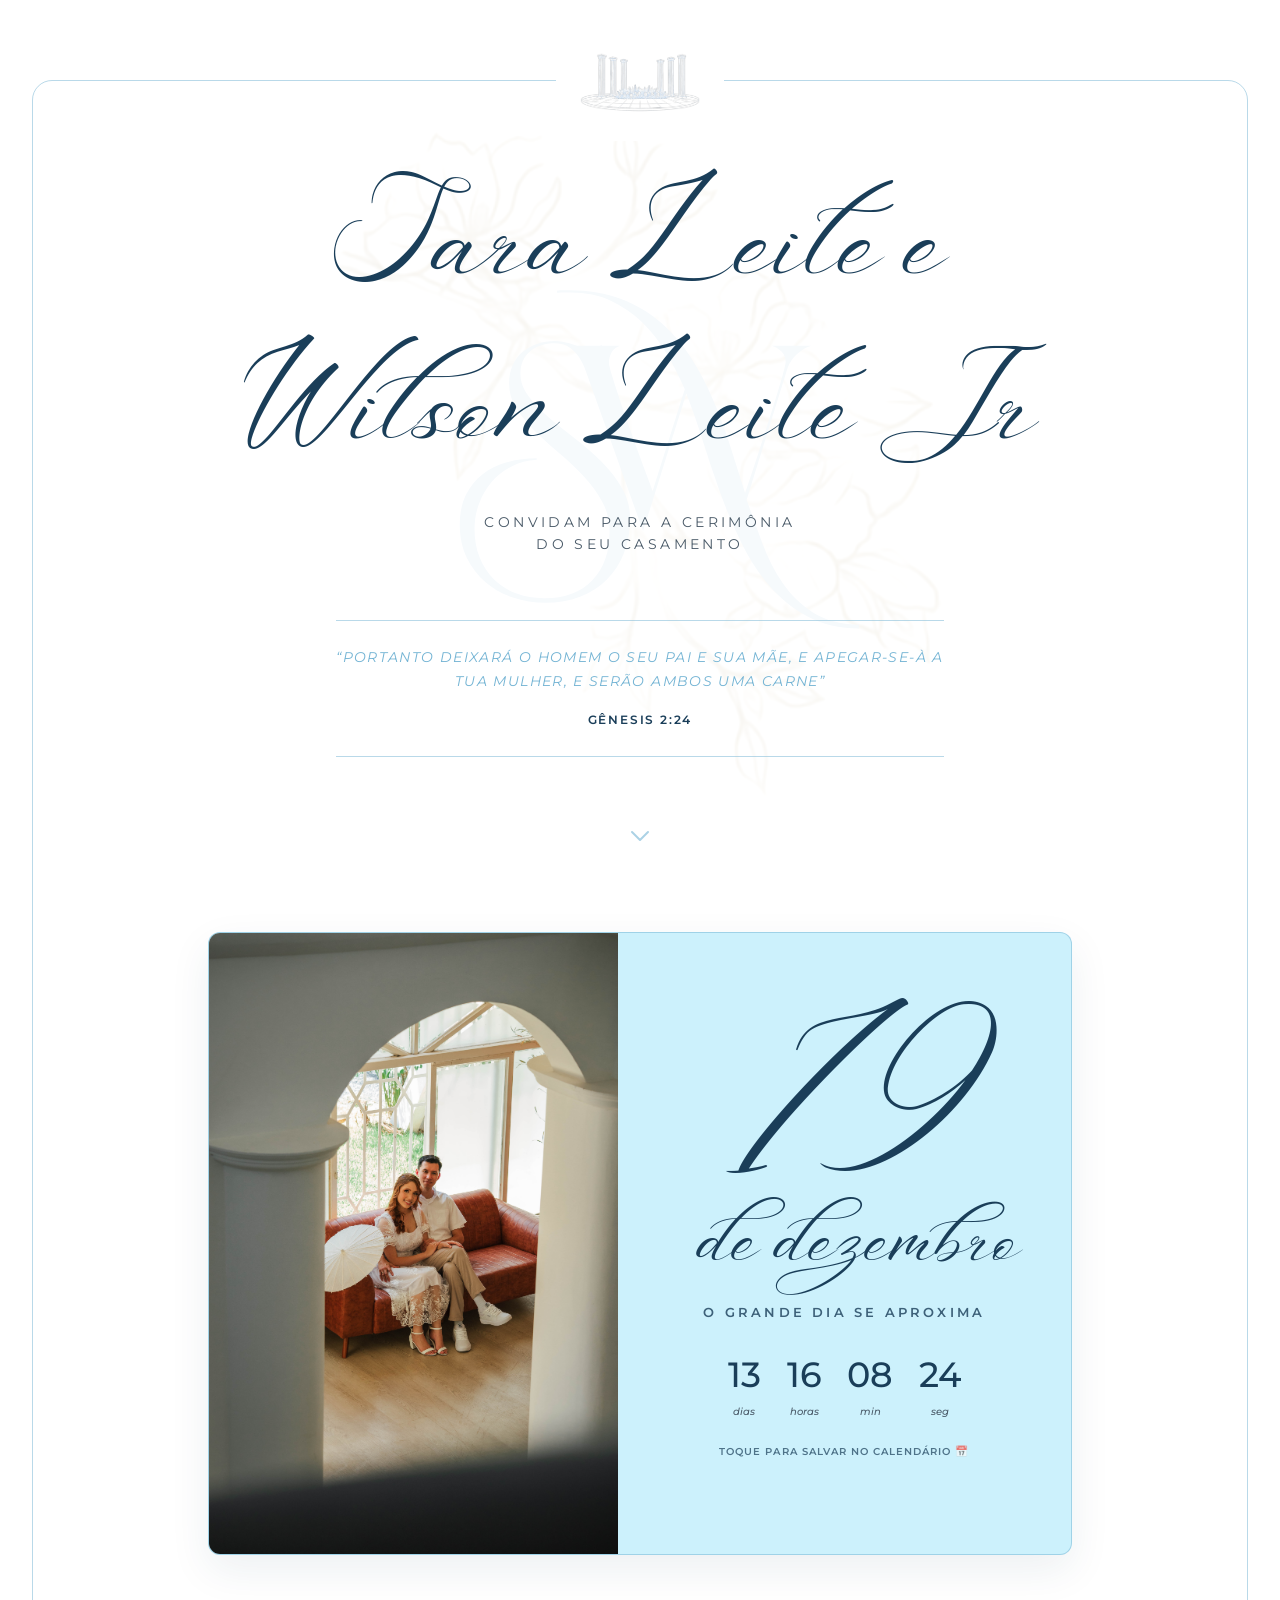
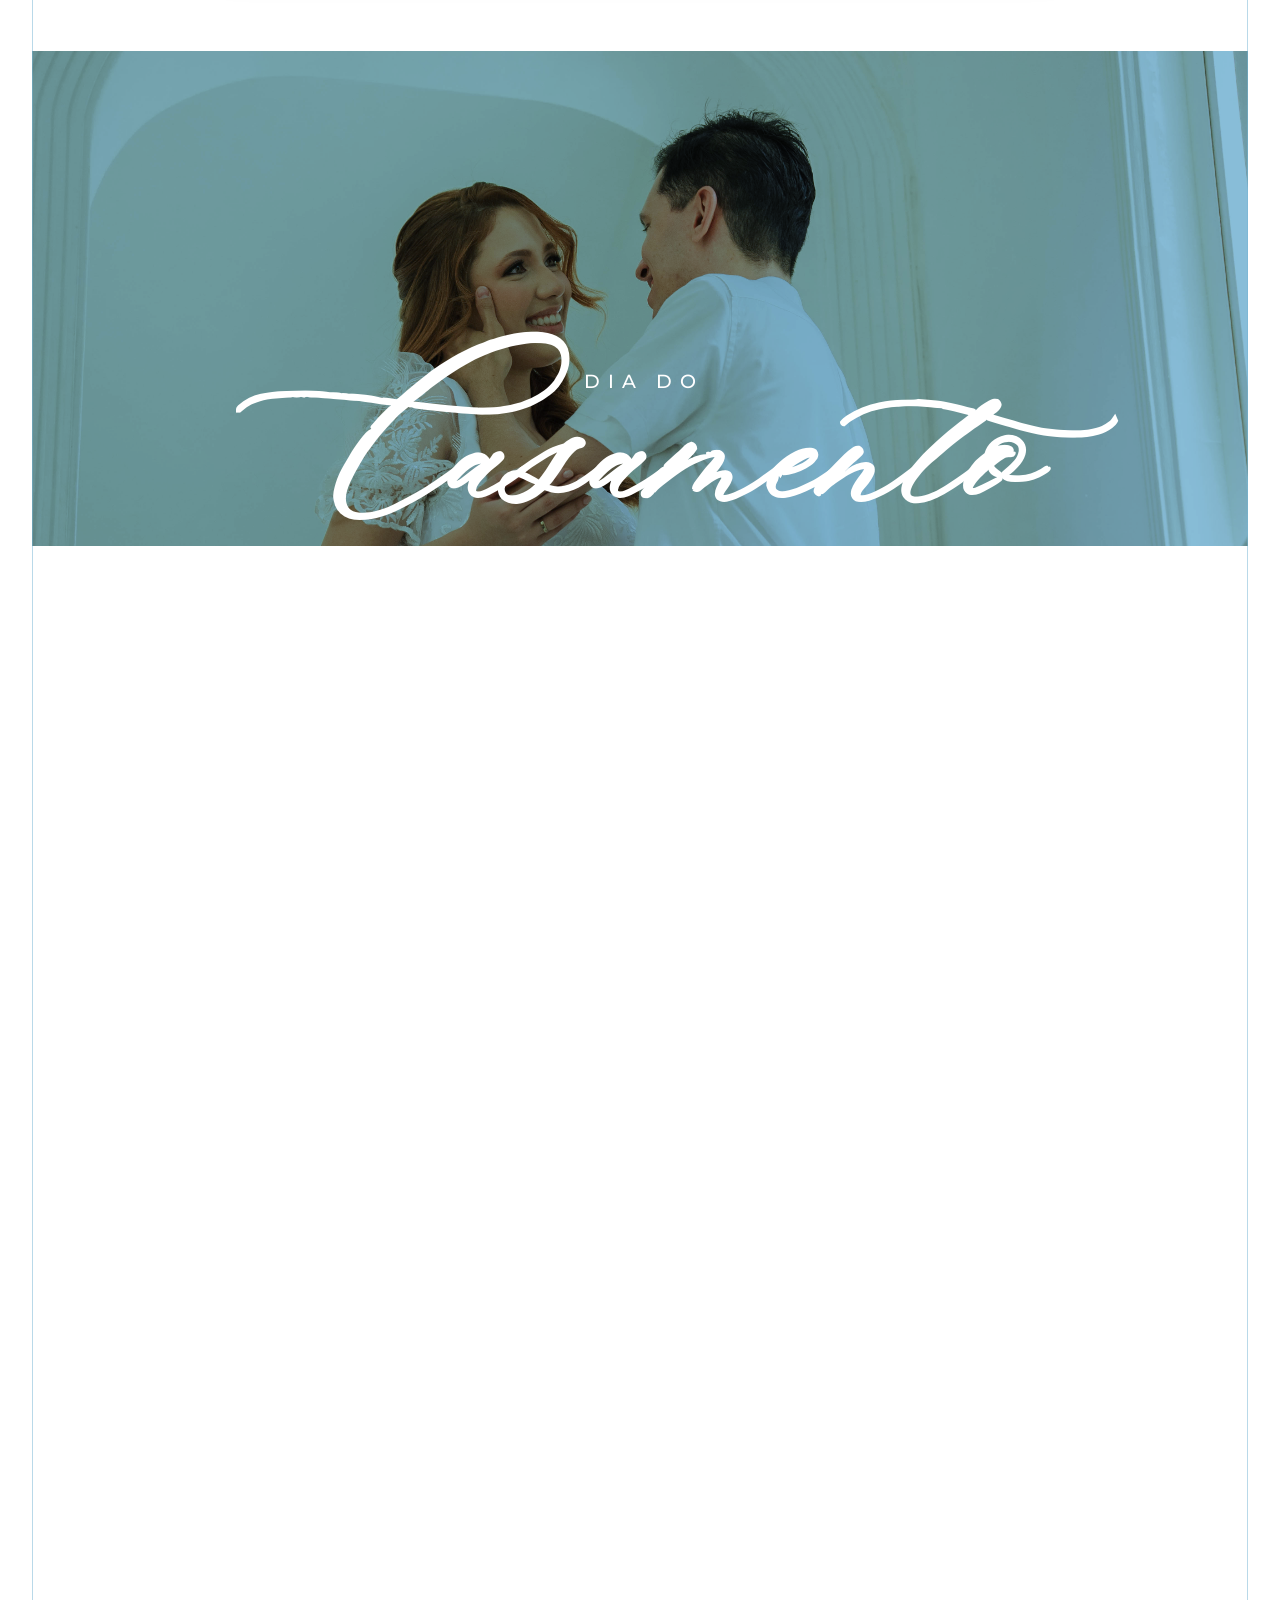
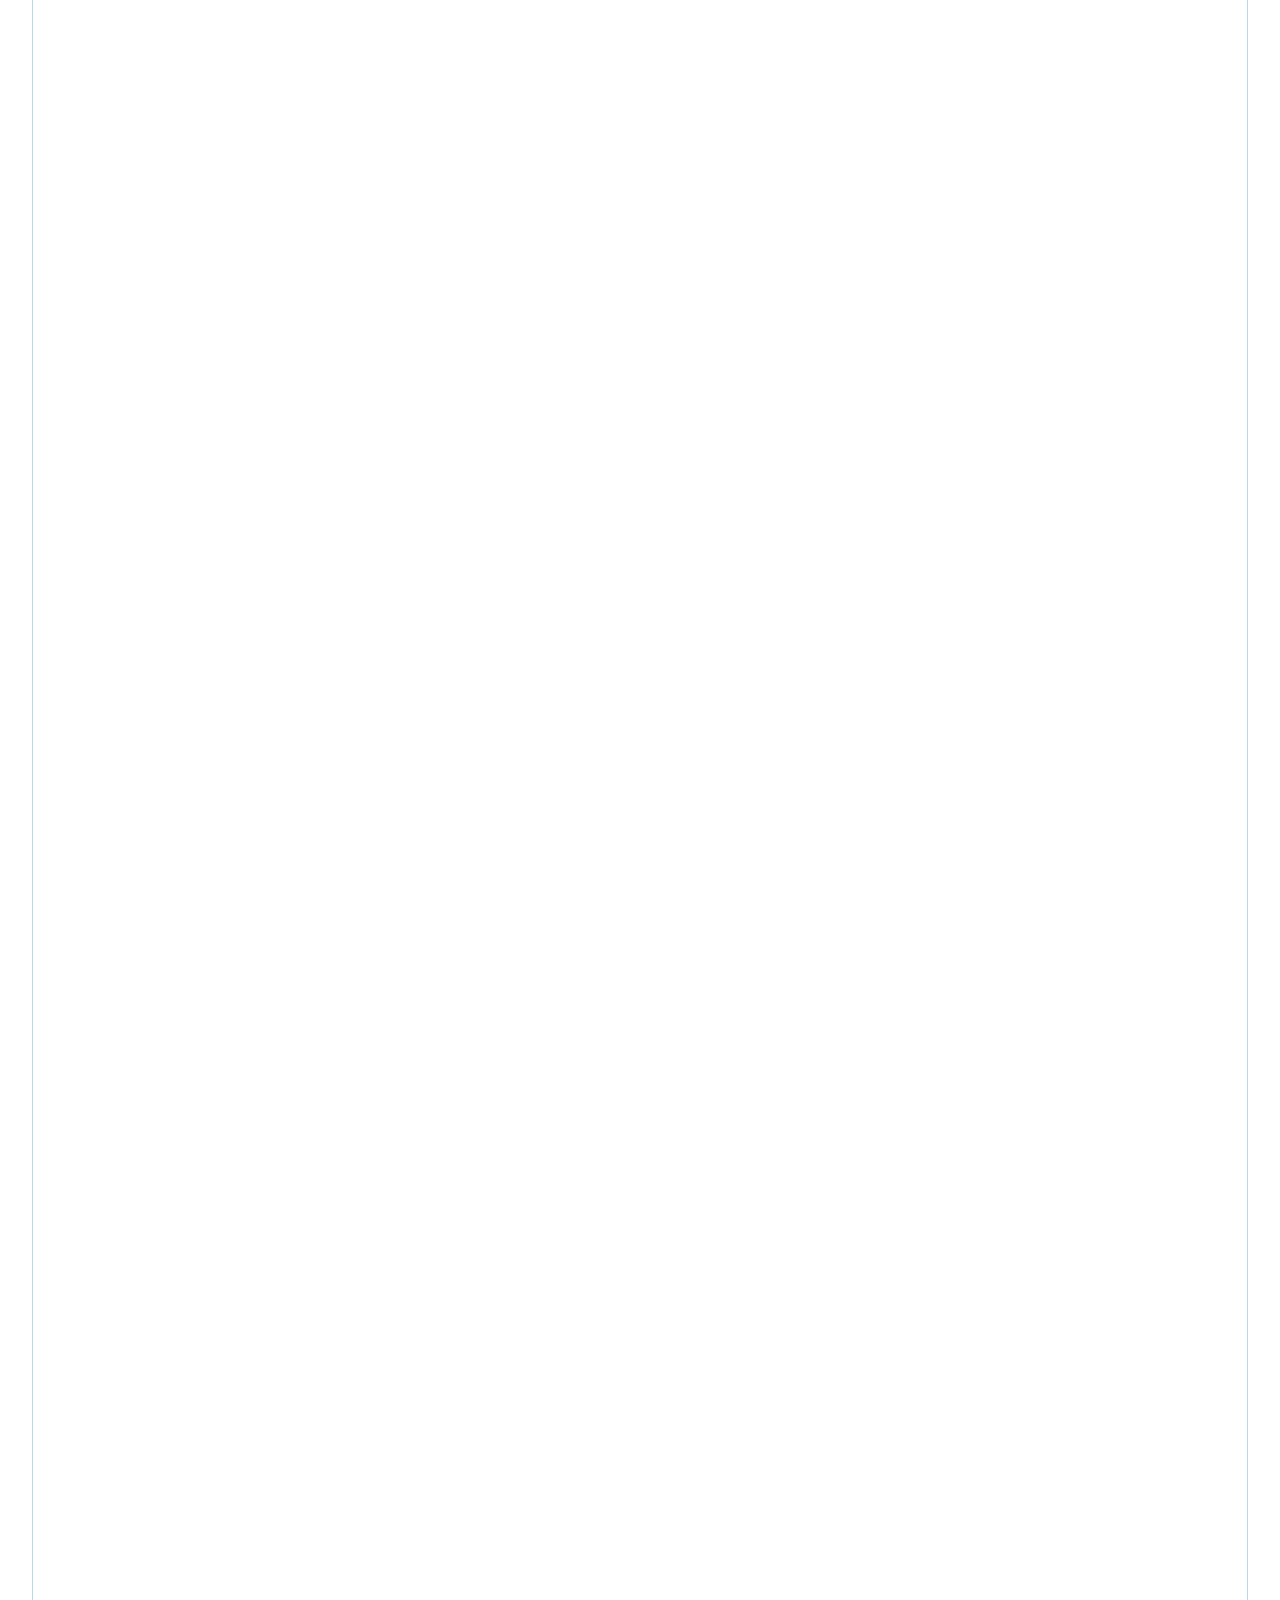
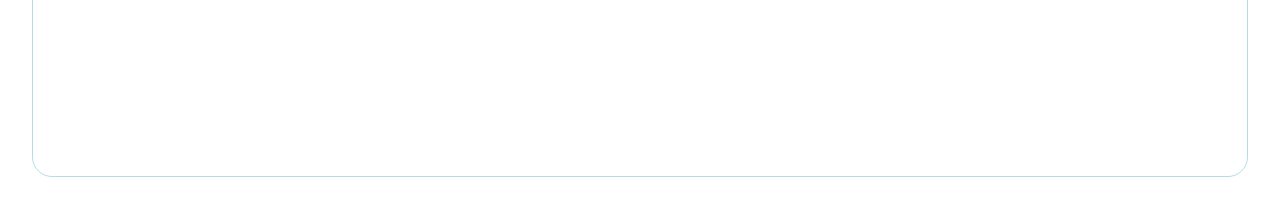
==== commit fc9c9fdb: "1.0" ====
--- a/index.html
+++ b/index.html
@@ -4,6 +4,9 @@
 <meta charset="utf-8">
 <meta name="viewport" content="width=device-width, initial-scale=1, viewport-fit=cover">
 <title>Sara & Wilson — Convite de Casamento</title>
+<link rel="preload" href="fonts/aniyah.ttf" as="font" type="font/ttf" crossorigin>
+<link rel="preload" href="fonts/slight.otf" as="font" type="font/otf" crossorigin>
+<link rel="preload" href="fonts/breathing.ttf" as="font" type="font/ttf" crossorigin>
 <meta name="theme-color" content="#FFFFFF">
 
 <link rel="preconnect" href="https://fonts.googleapis.com">
--- a/style.css
+++ b/style.css
@@ -1,9 +1,9 @@
 /* ==========================================
    IMPORTAÇÃO DAS FONTES PERSONALIZADAS
 ============================================= */
-@font-face { font-family: 'Aniyah'; src: url('fonts/aniyah.ttf') format('truetype'); font-display: swap; }
-@font-face { font-family: 'Slight'; src: url('fonts/slight.otf') format('opentype'); font-display: swap; }
-@font-face { font-family: 'Breathing'; src: url('fonts/breathing.ttf') format('truetype'); font-display: swap; }
+@font-face { font-family: 'Aniyah'; src: url('fonts/aniyah.ttf') format('truetype'); font-display: block; }
+@font-face { font-family: 'Slight'; src: url('fonts/slight.otf') format('opentype'); font-display: block; }
+@font-face { font-family: 'Breathing'; src: url('fonts/breathing.ttf') format('truetype'); font-display: block; }
 
 :root {
   --fundo:        #FFFFFF; 
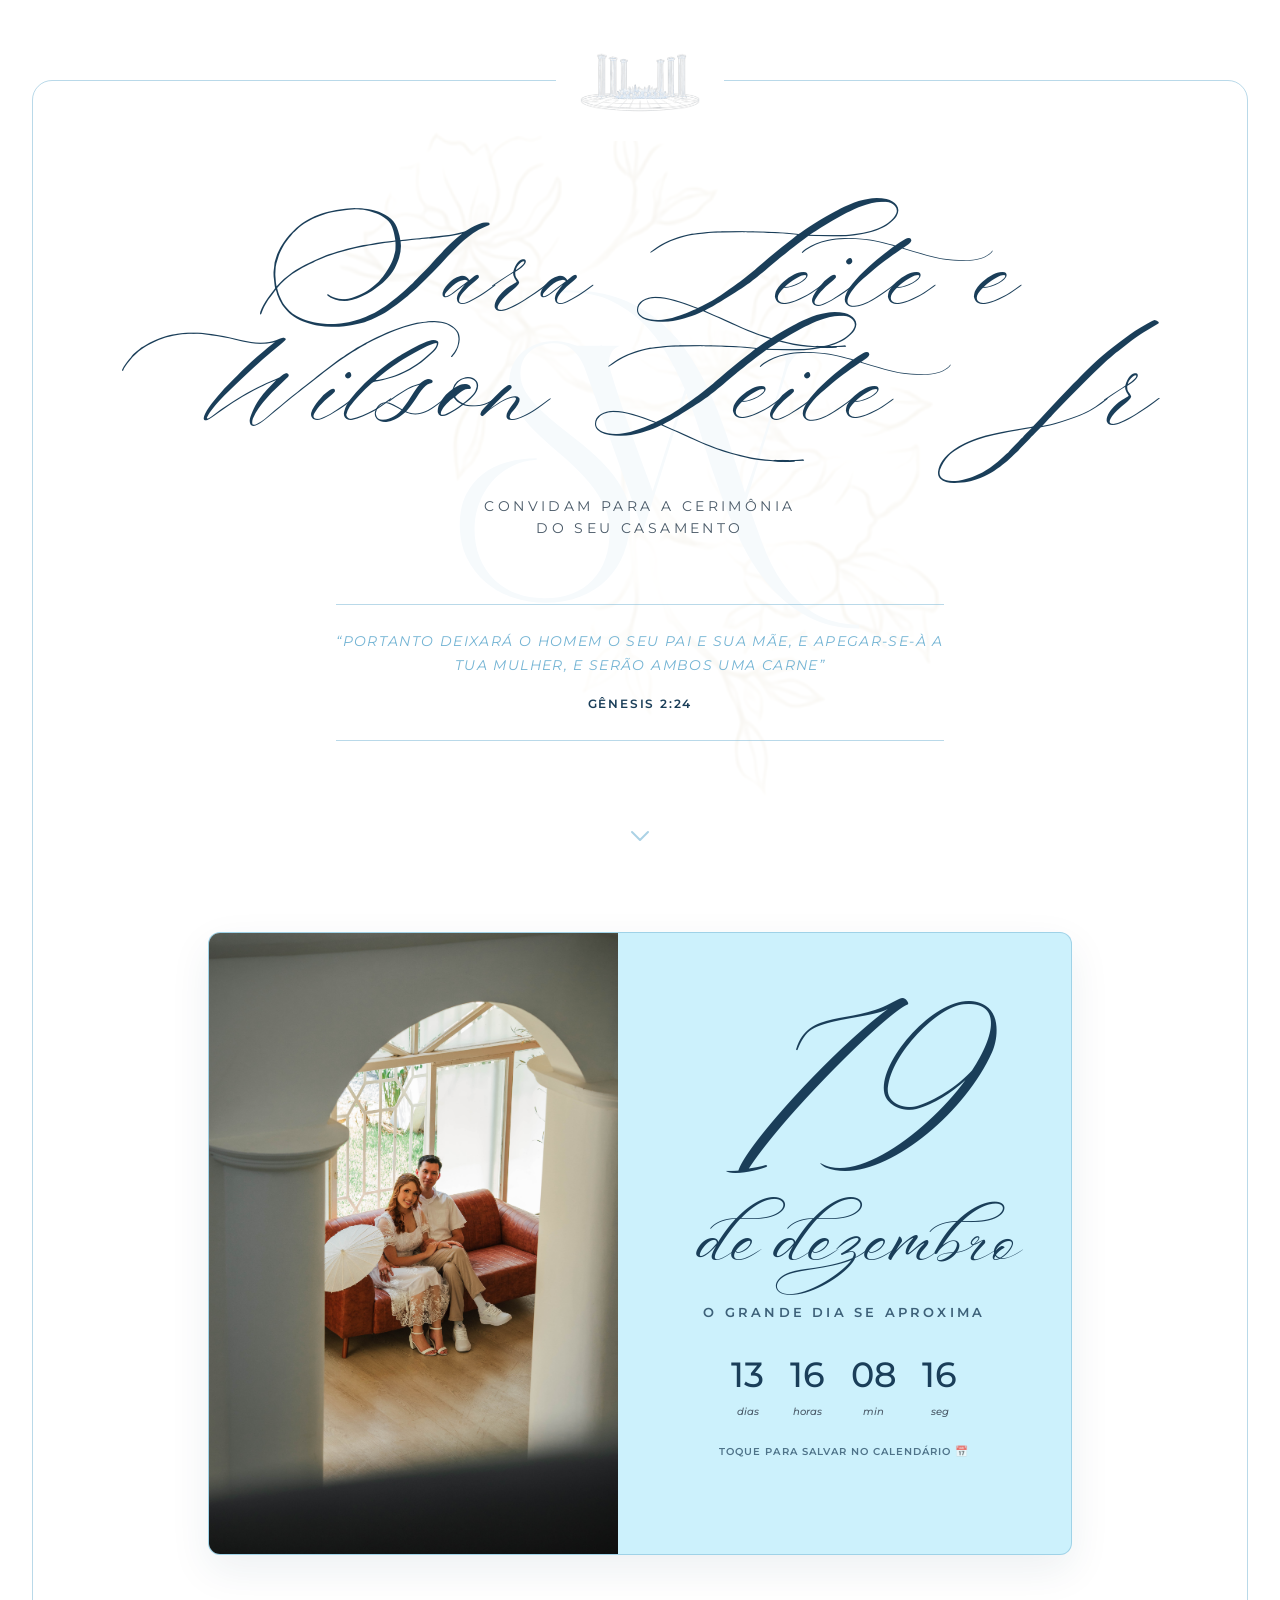
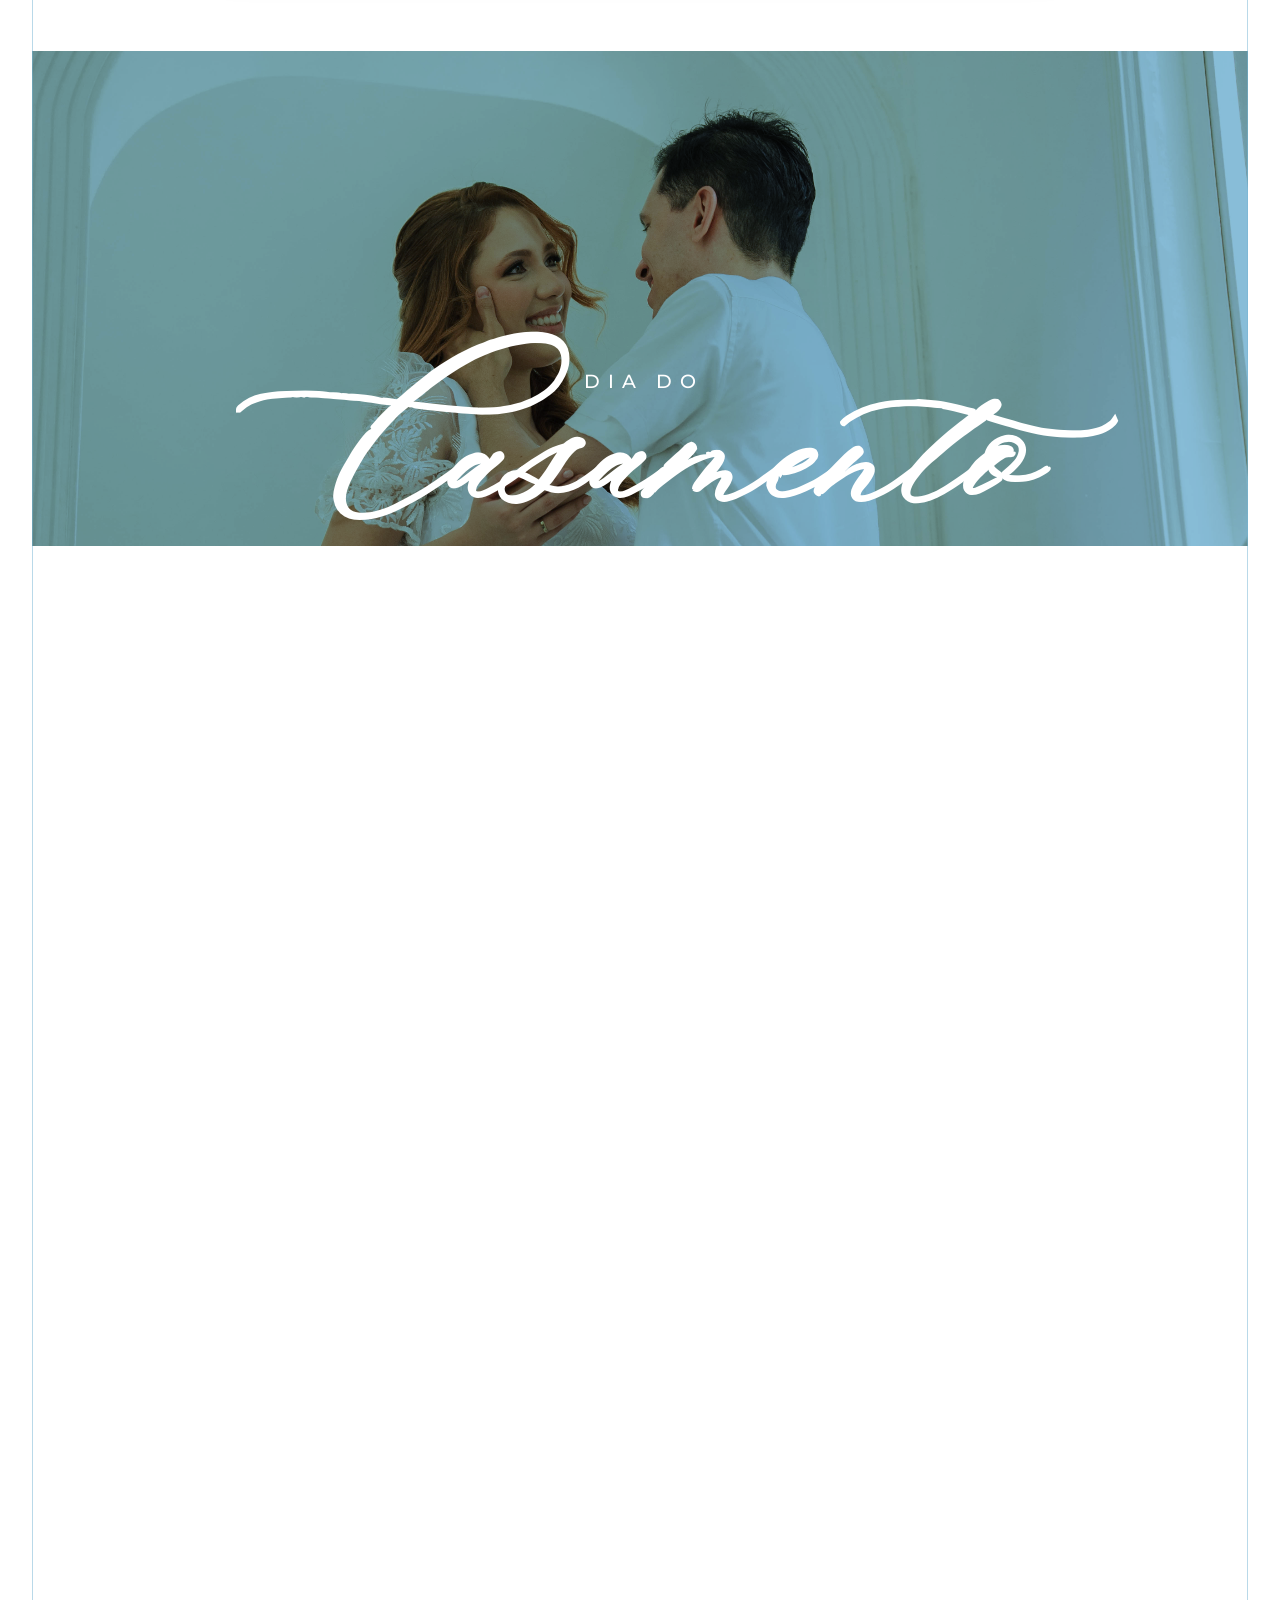
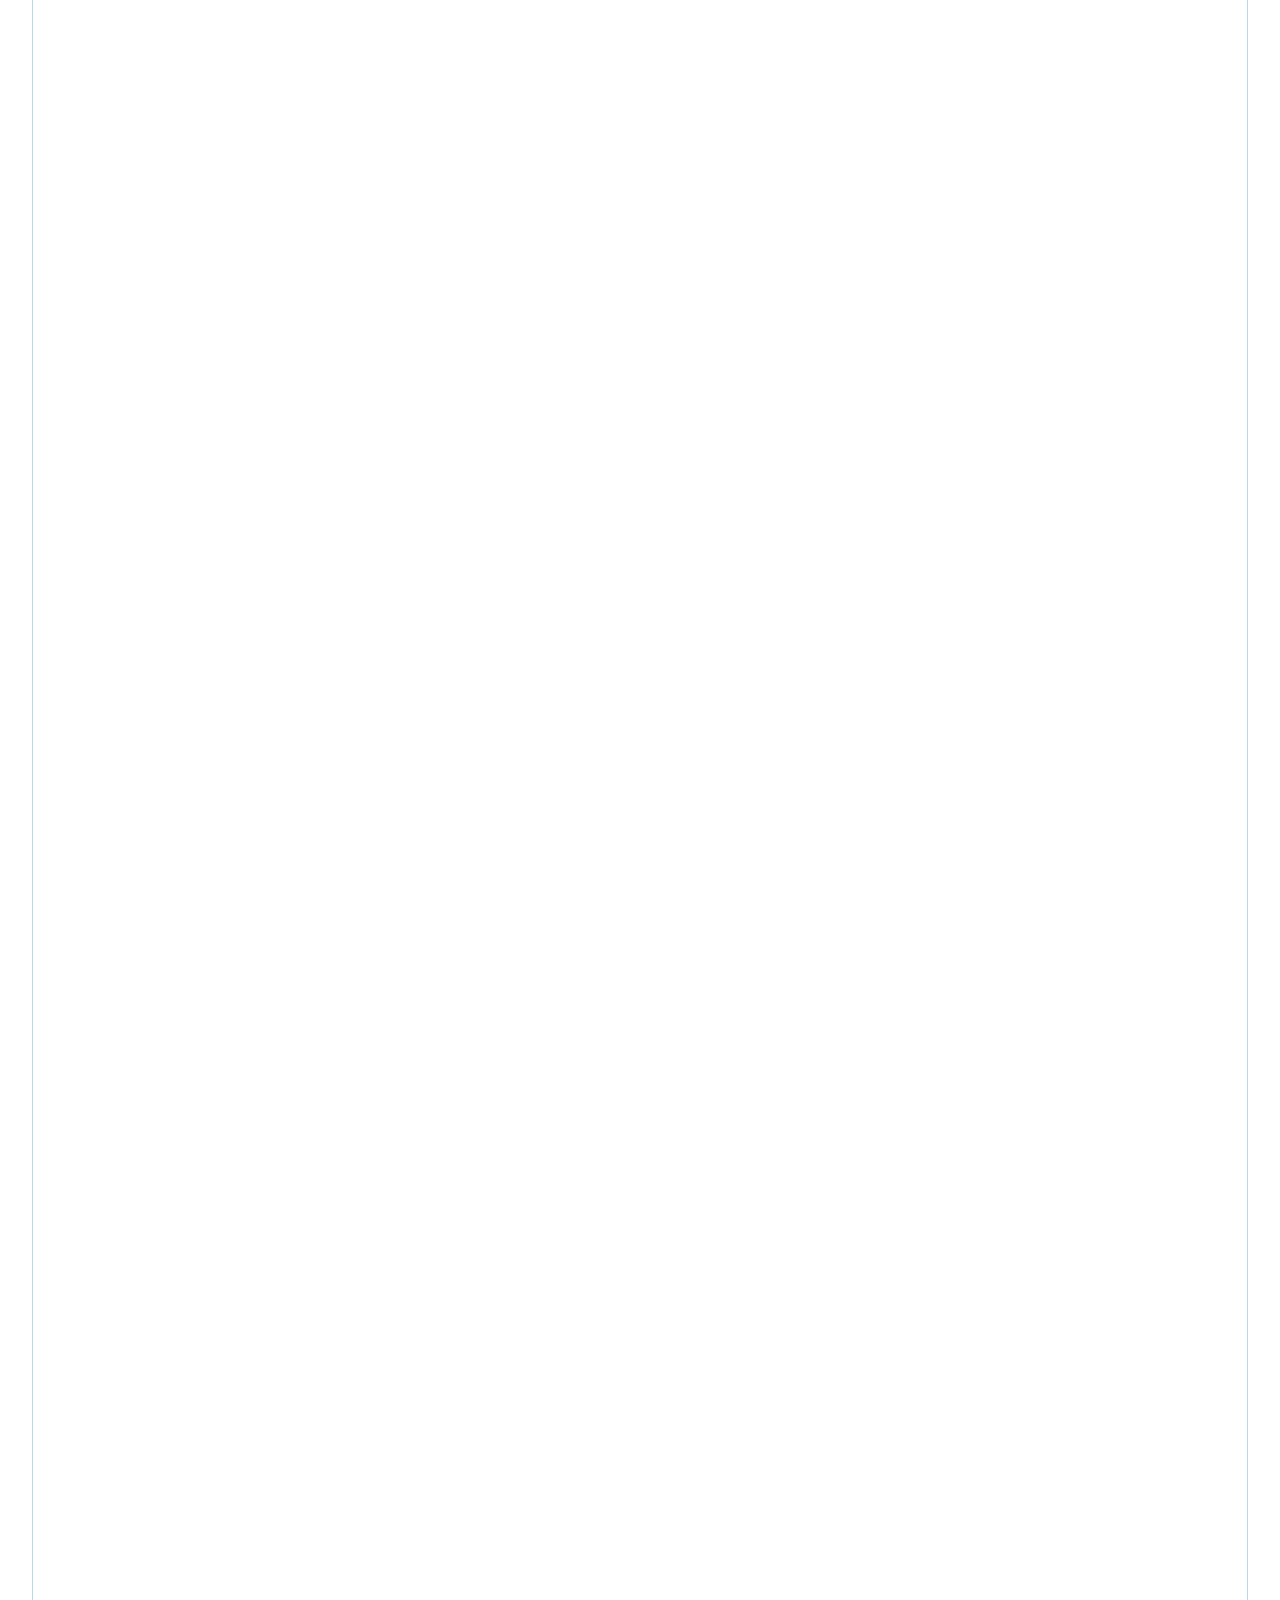
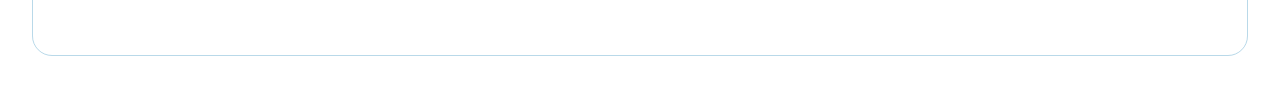
==== commit 5ea1c11c: "1.0" ====
--- a/index.html
+++ b/index.html
@@ -16,6 +16,11 @@
 </head>
 <body>
 
+<!-- ============ TELA DE CARREGAMENTO (ESTILO APPLE/CARTOON) ============ -->
+<div id="preloader">
+  <div class="selo-respirando">S & W</div>
+</div>
+
 <!-- ============ AMBIENTAÇÃO: MARCA D'ÁGUA ============ -->
 <div class="marca-dagua-container">
   <img src="img/img_marca-dagua.svg" alt="" aria-hidden="true">
@@ -34,7 +39,7 @@
     <div class="conteudo">
       <h1 class="nomes animar-scroll">
         <span>Sara Leite e</span>
-        <span><br>Wilson Leite Jr</span>
+        <span>Wilson Leite Jr</span>
       </h1>
 
       <p class="subtitulo animar-scroll"><br>convidam para a cerimônia<br>do seu casamento</p>
@@ -170,7 +175,6 @@
         <p>Para manter a harmonia da celebração, pedimos apenas que evitem o azul-claro, cor escolhida especialmente para as madrinhas.</p>
       </div>
 
-      <p class="amostra"><span class="cor"></span>*IMAGEM MERAMENTE ILUSTRATIVA</p>
     </div>
   </section>
 
--- a/style.css
+++ b/style.css
@@ -31,6 +31,33 @@
   overflow-x: hidden; position: relative; width: 100%;
 }
 
+/* TELA DE CARREGAMENTO (PRELOADER LUXO) */
+#preloader {
+  position: fixed; inset: 0; background: var(--fundo); z-index: 9999;
+  display: flex; justify-content: center; align-items: center;
+  transition: opacity 1.2s ease-in-out, visibility 1.2s;
+}
+
+/* O Efeito "Cartoon Network" de Respiração Suave */
+.selo-respirando {
+  font-family: var(--font-slight);
+  font-size: 5rem;
+  color: var(--tinta);
+  animation: respirar 2.5s infinite ease-in-out;
+}
+
+@keyframes respirar {
+  0%   { opacity: 0.2; transform: scale(0.95); }
+  50%  { opacity: 1;   transform: scale(1.05); }
+  100% { opacity: 0.2; transform: scale(0.95); }
+}
+
+.carregado #preloader {
+  opacity: 0;
+  visibility: hidden;
+  pointer-events: none;
+}
+
 /* ==========================================
    AMBIENTAÇÃO E MOLDURA
 ============================================= */
@@ -60,7 +87,17 @@
 .capa { padding-top: 11rem; min-height: 100vh; position: relative; }
 .conteudo { width: 100%; max-width: 56rem; text-align: center; display: flex; flex-direction: column; align-items: center; gap: clamp(1.5rem, 4vw, 2.5rem); padding: 0 1rem; }
 
-.nomes { font-family: var(--font-aniyah); font-weight: normal; color: var(--tinta); font-size: clamp(2rem, 5.5vw, 4.5rem); line-height: 1; margin: 0; display: flex; flex-direction: column; align-items: center; gap: 1.5rem; }
+.nomes { 
+  font-family: var(--font-slight); /* <-- A mágica da troca de fonte está aqui */
+  font-weight: normal; 
+  color: var(--tinta); 
+  font-size: clamp(3rem, 7vw, 6rem); /* Ajustado para a Slight ficar imponente */
+  line-height: 1; 
+  margin: 0; 
+  display: flex; 
+  flex-direction: column; 
+  align-items: center; 
+  gap: 1.5rem;}
 .nomes span { white-space: nowrap; padding: 0 0.3em; }
 
 .subtitulo { margin: 0; font-size: 0.85rem; text-transform: uppercase; letter-spacing: 0.25em; color: var(--texto); }
@@ -176,9 +213,10 @@
 /* PROIBIÇÃO DO "DRESS CODE" QUEBRAR DE LINHA E ESCALA AJUSTADA */
 .script.principal { 
   font-family: var(--font-aniyah); 
-  font-size: clamp(2.8rem, 10vw, 5.5rem); 
+  font-size: clamp(2.2rem, 6vw, 5.5rem); 
   line-height: 1; 
   white-space: nowrap; /* Impede a palavra "Code" de cair */
+  text-align: center;
 }
 
 .etiqueta { margin: -1.5rem 0 2rem; font-size: clamp(0.7rem, 2vw, 0.9rem); font-weight: 600; letter-spacing: 0.3em; text-transform: uppercase; color: var(--tinta); }
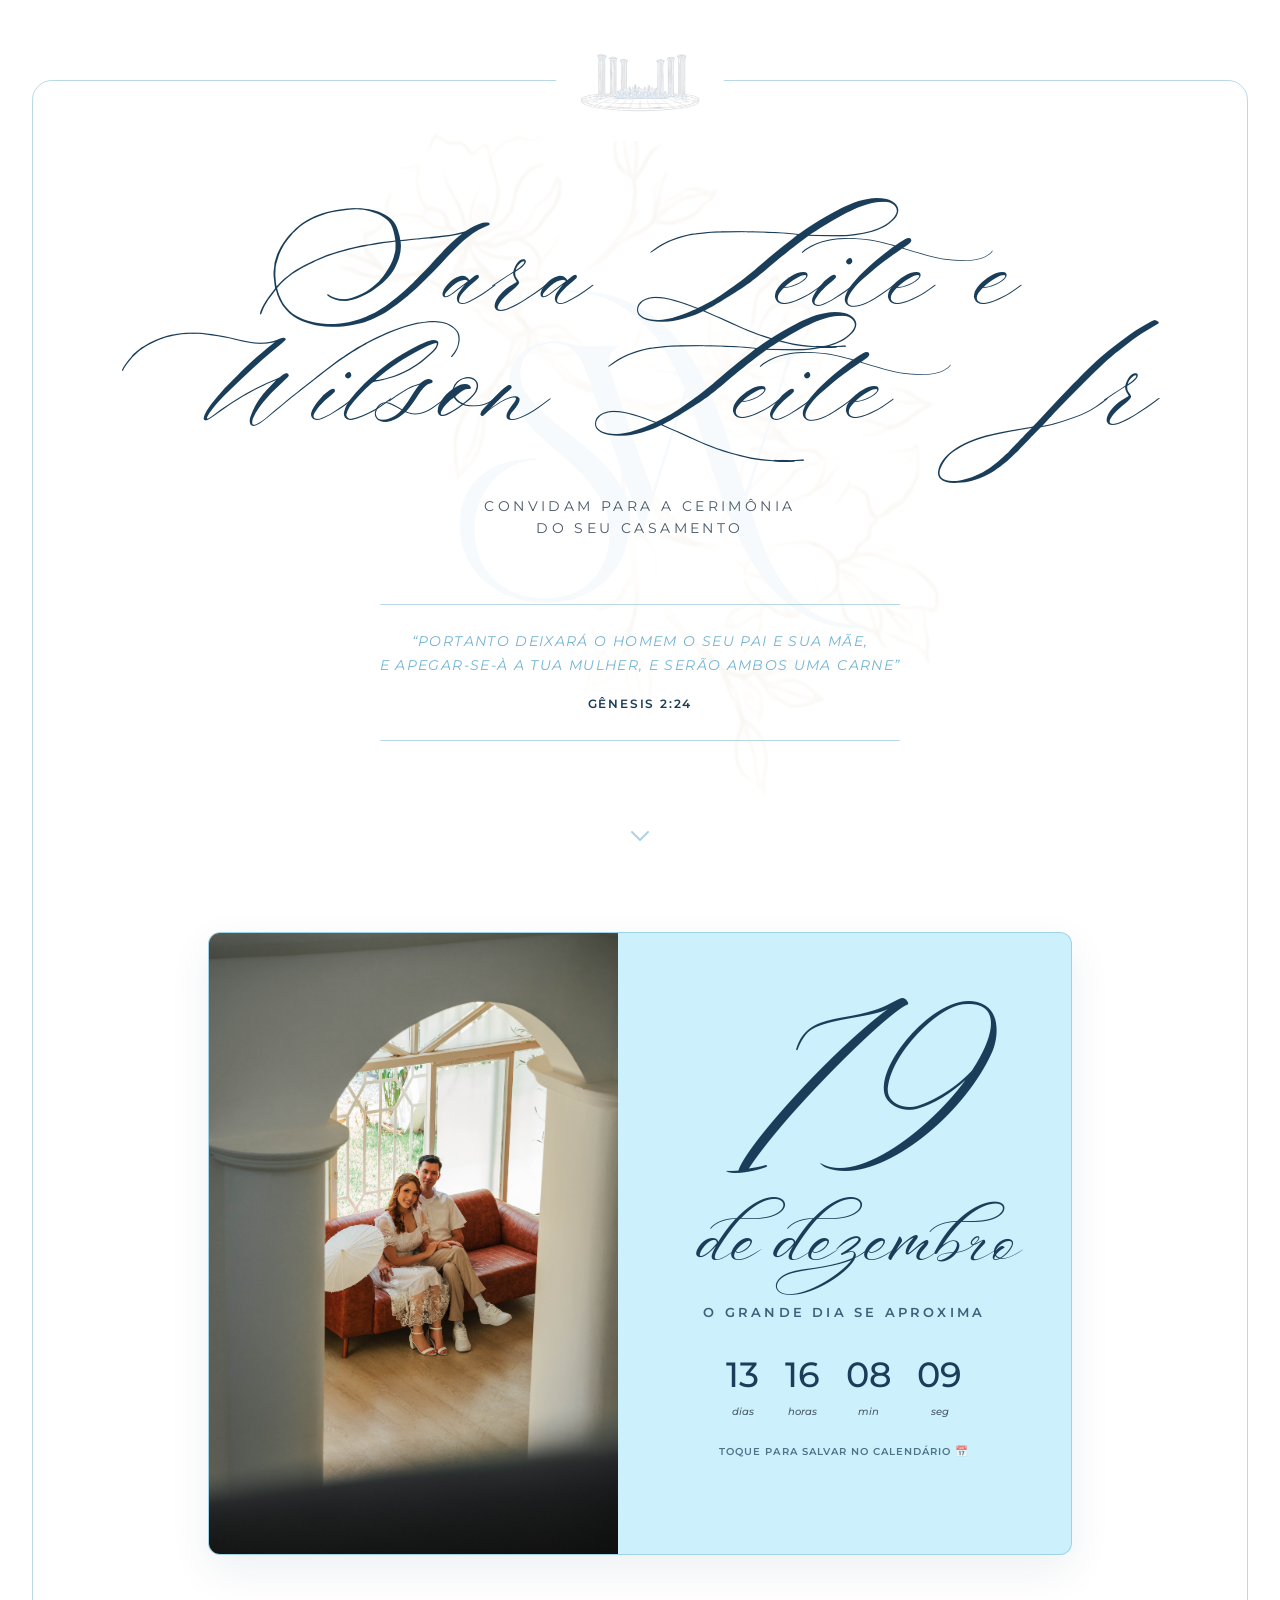
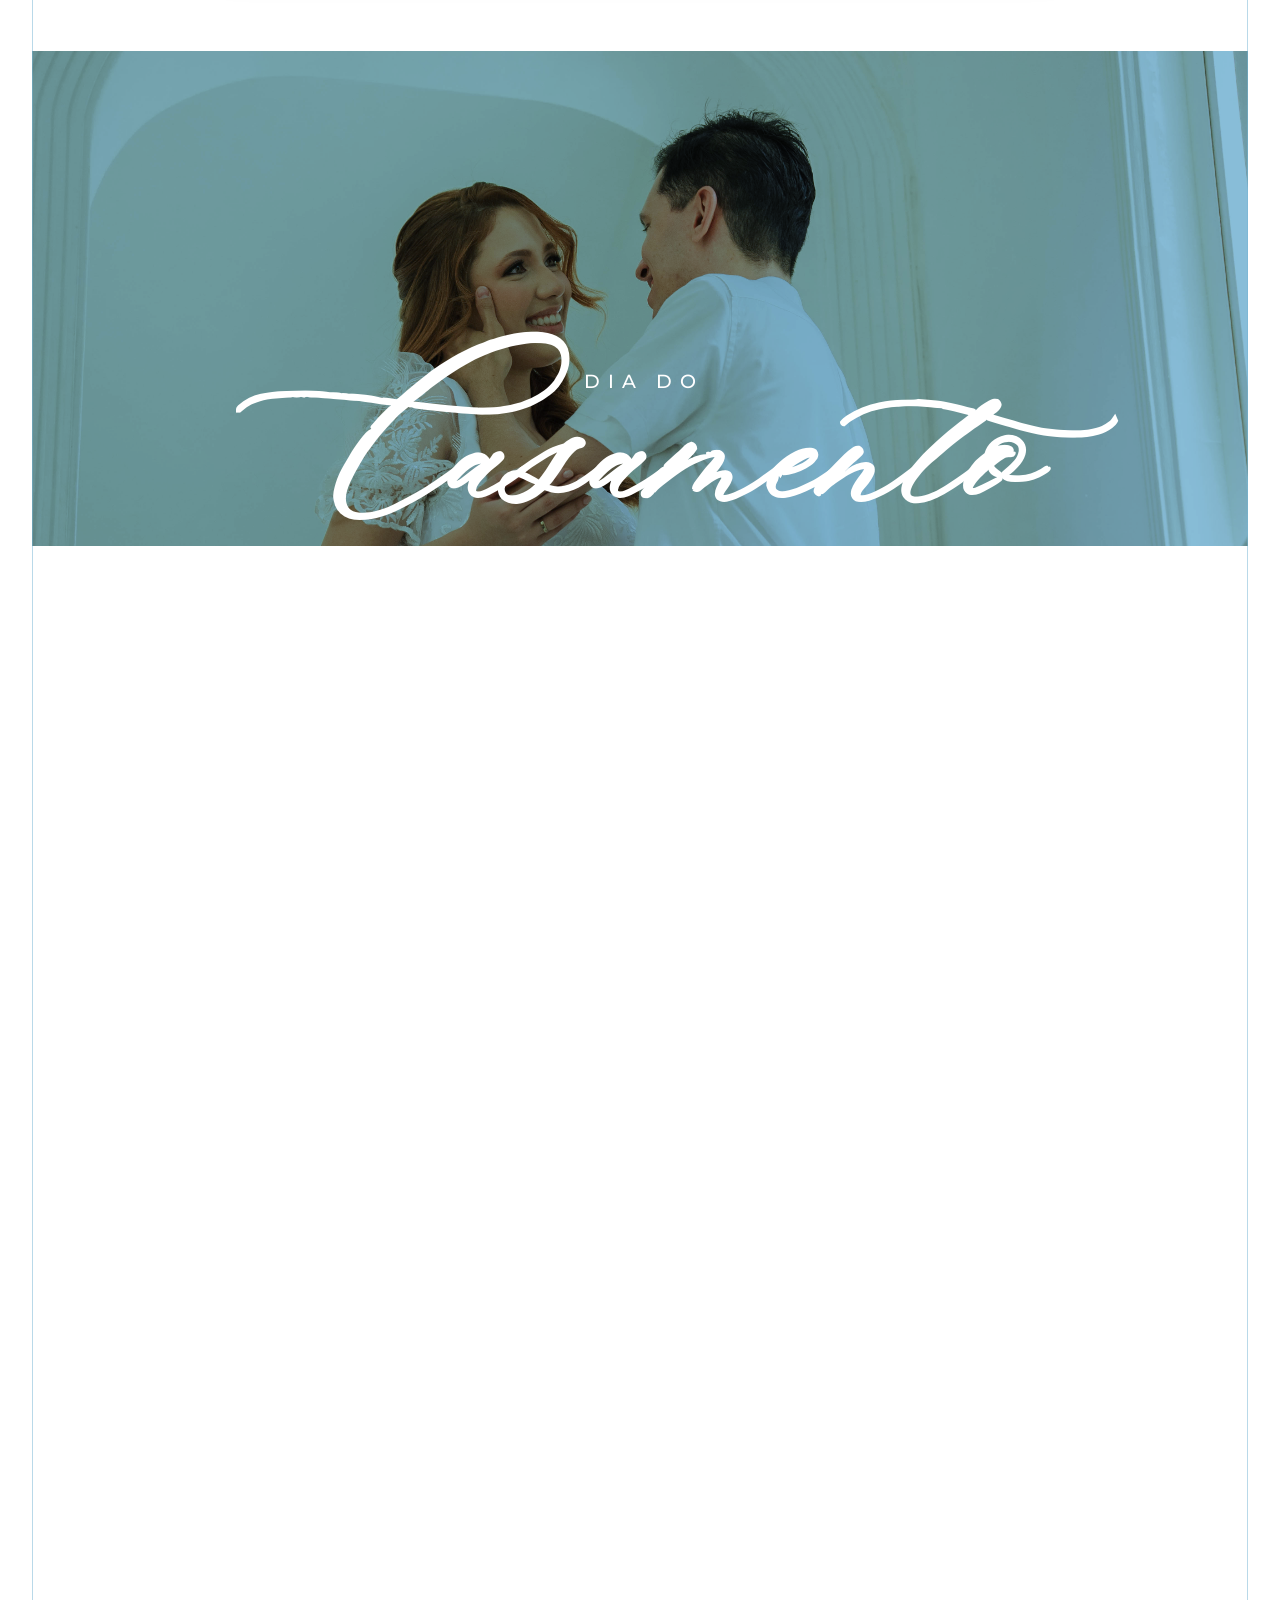
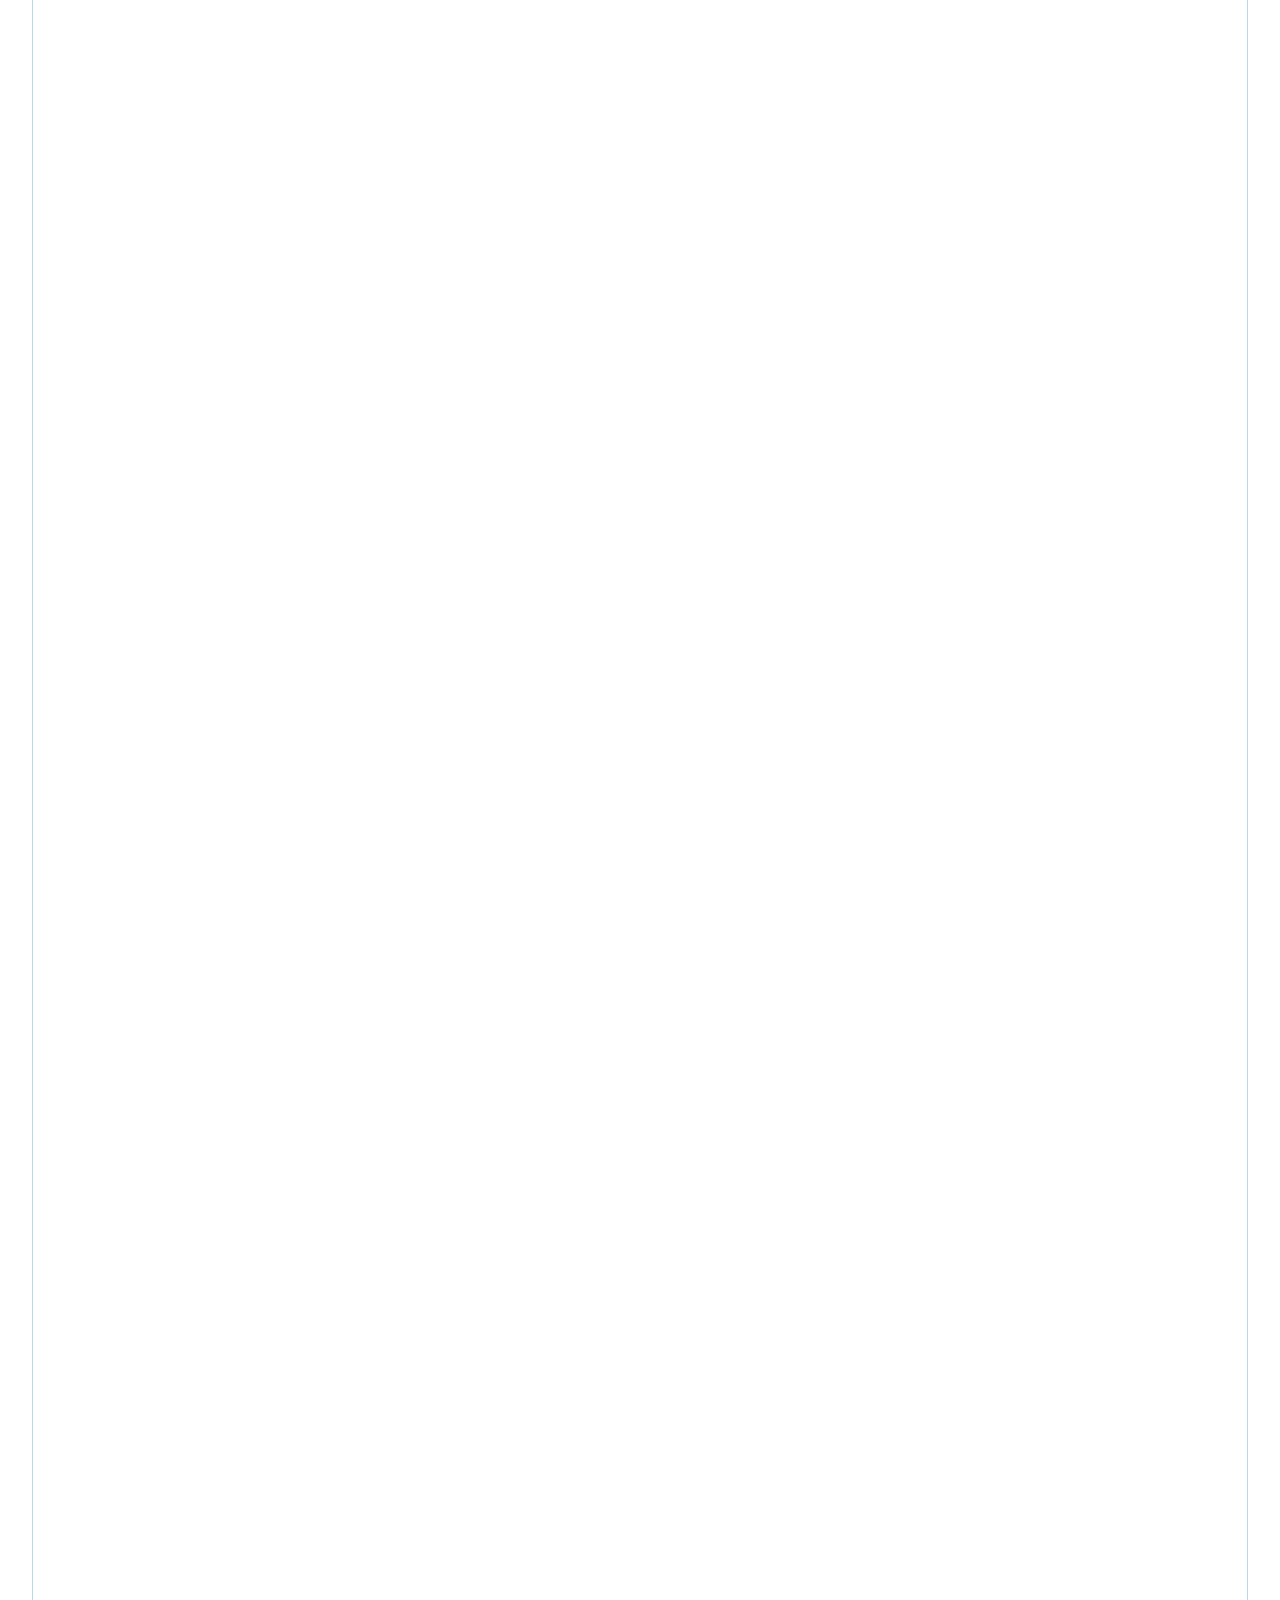
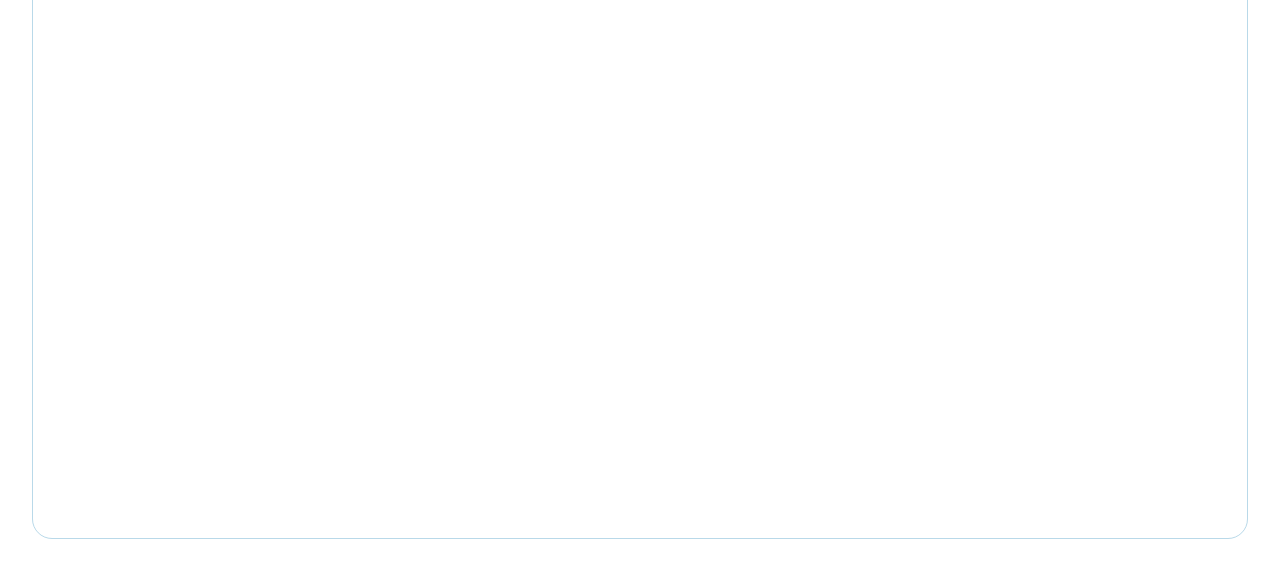
==== commit 6deea38b: "traje" ====
--- a/index.html
+++ b/index.html
@@ -45,7 +45,7 @@
       <p class="subtitulo animar-scroll"><br>convidam para a cerimônia<br>do seu casamento</p>
 
       <blockquote class="versiculo animar-scroll">
-        <p>“PORTANTO DEIXARÁ O HOMEM O SEU PAI E SUA MÃE, E APEGAR-SE-À A TUA MULHER, E SERÃO AMBOS UMA CARNE”</p>
+        <p>“PORTANTO DEIXARÁ O HOMEM O SEU PAI E SUA MÃE,<br class="quebra-desktop"> E APEGAR-SE-À A TUA MULHER, E SERÃO AMBOS UMA CARNE”</p>
         <cite>GÊNESIS 2:24</cite>
       </blockquote>
     </div>
@@ -163,18 +163,22 @@
     </div>
   </section>
 
-  <!-- ============ DRESS CODE ============ -->
+<!-- ============ DRESS CODE ============ -->
   <section class="secao" id="dresscode">
     <div class="conteudo animar-scroll">
       <h2 class="script principal">Dress Code</h2>
-      <p class="etiqueta">Traje Social</p>
-      <img src="img/icone-trajes.svg" class="icone-ilustracao" alt="Trajes">
-
+      <p class="etiqueta">Esporte Fino</p>
+      
       <div class="texto">
-        <p>Venham bem vestidos e escolham seu melhor look para celebrar esse dia tão especial conosco.</p>
-        <p>Para manter a harmonia da celebração, pedimos apenas que evitem o azul-claro, cor escolhida especialmente para as madrinhas.</p>
-      </div>
-
+        <p>Venham bem vestidos e escolham seu melhor look<br class="quebra-desktop"> para celebrar esse dia tão especial conosco.</p>
+        <p>Para manter a harmonia da celebração, pedimos apenas que evitem<br class="quebra-desktop"> o azul-claro, cor escolhida especialmente para as madrinhas.</p>
+      </div>
+
+      <div class="amostra-imagem">
+        <img src="img/traje.png" alt="Referência Visual Esporte Fino" class="imagem-referencia">
+      </div>
+
+      <p class="amostra"><span class="cor"></span>*IMAGEM MERAMENTE ILUSTRATIVA</p>
     </div>
   </section>
 
--- a/style.css
+++ b/style.css
@@ -38,18 +38,25 @@
   transition: opacity 1.2s ease-in-out, visibility 1.2s;
 }
 
-/* O Efeito "Cartoon Network" de Respiração Suave */
+/* O Efeito de Respiração Suave (Agora Responsivo e Blindado) */
 .selo-respirando {
   font-family: var(--font-slight);
-  font-size: 5rem;
+  /* Escala reduzida: mínimo de 2.2rem, adaptável, máximo de 4.5rem. Os traços cabem perfeitamente. */
+  font-size: clamp(2.2rem, 10vw, 4.5rem); 
   color: var(--tinta);
+  white-space: nowrap; 
+  opacity: 0; /* COMEÇA INVISÍVEL: Impede o navegador de mostrar a fonte feia no 4G lento */
+}
+
+/* O JS vai injetar esta classe quando a fonte estiver 100% pronta */
+.fonte-pronta .selo-respirando {
   animation: respirar 2.5s infinite ease-in-out;
 }
 
 @keyframes respirar {
-  0%   { opacity: 0.2; transform: scale(0.95); }
-  50%  { opacity: 1;   transform: scale(1.05); }
-  100% { opacity: 0.2; transform: scale(0.95); }
+  0%   { opacity: 0; transform: scale(0.95); }
+  50%  { opacity: 1; transform: scale(1.05); }
+  100% { opacity: 0; transform: scale(0.95); }
 }
 
 .carregado #preloader {
@@ -98,10 +105,10 @@
   flex-direction: column; 
   align-items: center; 
   gap: 1.5rem;}
-.nomes span { white-space: nowrap; padding: 0 0.3em; }
+.nomes span { white-space: nowrap; padding: 0 0.6em; }
 
 .subtitulo { margin: 0; font-size: 0.85rem; text-transform: uppercase; letter-spacing: 0.25em; color: var(--texto); }
-.versiculo { margin: 1.5rem 0; max-width: 38rem; padding: 1.5rem 0; border-top: 1px solid var(--linha); border-bottom: 1px solid var(--linha); }
+.versiculo { margin: 1.5rem 0; max-width: 45rem; padding: 1.5rem 0; border-top: 1px solid var(--linha); border-bottom: 1px solid var(--linha); }
 .versiculo p { margin: 0 0 0.8rem; font-size: 0.85rem; letter-spacing: 0.1em; line-height: 1.8; color: var(--azul-claro); font-style: italic; }
 .versiculo cite { font-style: normal; font-weight: 600; font-size: 0.75rem; letter-spacing: 0.15em; color: var(--tinta); }
 
@@ -156,7 +163,9 @@
 
 .titulo-foto { position: relative; z-index: 2; color: #fff; text-align: center; display: flex; flex-direction: column; align-items: center; margin: 0; width: 100%; font-size: clamp(3px, 1.4vw, 16px); }
 .titulo-foto small { font-size: 1.2em; letter-spacing: 0.4em; font-weight: 500; text-transform: uppercase; margin-bottom: 0.6em; padding-left: 0.4em; }
-.titulo-foto span { font-family: var(--font-slight); font-size: 8em; line-height: 0.8; color: #fff; white-space: nowrap; margin-bottom: -0.1em; padding: 0 0.4em; }
+.titulo-foto span { font-family: var(--font-slight); font-size: 8em; line-height: 0.8; color: #fff; white-space: nowrap; margin-bottom: -0.1em; padding: 0 0.8em; }
+
+
 
 /* ==========================================
    A NOVA TIMELINE EDITORIAL E ÍCONES (FUNDO BRANCO CORRIGIDO)
@@ -205,23 +214,42 @@
 .card-acao:hover .card-acao-texto span { color: var(--tinta); padding-left: 5px; }
 
 /* ==========================================
-   DRESS CODE E RODAPÉ (QUEBRA DE TEXTO BLOQUEADA)
-============================================= */
-/* CORREÇÃO DO FUNDO BRANCO NO ÍCONE DO DRESS CODE */
+   DRESS CODE E RODAPÉ 
+============================================= */
 .icone-ilustracao { width: 120px; height: auto; object-fit: contain; margin-bottom: 1.5rem; mix-blend-mode: multiply; }
 
-/* PROIBIÇÃO DO "DRESS CODE" QUEBRAR DE LINHA E ESCALA AJUSTADA */
 .script.principal { 
   font-family: var(--font-aniyah); 
   font-size: clamp(2.2rem, 6vw, 5.5rem); 
   line-height: 1; 
-  white-space: nowrap; /* Impede a palavra "Code" de cair */
+  white-space: nowrap; 
   text-align: center;
 }
 
 .etiqueta { margin: -1.5rem 0 2rem; font-size: clamp(0.7rem, 2vw, 0.9rem); font-weight: 600; letter-spacing: 0.3em; text-transform: uppercase; color: var(--tinta); }
 .texto { max-width: 36rem; font-size: clamp(0.8rem, 2.5vw, 0.95rem); line-height: 1.8; margin: 0 auto; color: var(--texto); }
 .texto p { margin-bottom: 1rem; }
+
+/* ESTILO PARA A IMAGEM NA SEÇÃO DRESS CODE */
+.amostra-imagem {
+  margin-top: 2rem;
+  width: 100%;
+  max-width: 750px; /* Limita o tamanho máximo para não ficar gigante no PC */
+  margin-left: auto;
+  margin-right: auto;
+  border-radius: 12px;
+  overflow: hidden;
+  box-shadow: 0 10px 30px rgba(26, 62, 89, 0.08);
+  border: 1px solid var(--linha);
+}
+
+.amostra-imagem .imagem-referencia {
+  width: 100%;
+  height: auto;
+  display: block;
+  background-color: var(--fundo);
+}
+
 .amostra { display: flex; align-items: center; justify-content: center; gap: 0.8rem; font-size: clamp(0.6rem, 1.8vw, 0.75rem); letter-spacing: 0.1em; color: var(--texto); margin-top: 1rem; }
 .amostra .cor { width: 1.5rem; height: 1.5rem; border-radius: 50%; background: var(--azul-claro); }
 
@@ -266,12 +294,14 @@
   .secao { padding: 3.5rem 1rem; }
   .capa { padding-top: 9rem; }
   
-  .nomes { font-size: clamp(1.1rem, 6.5vw, 1.8rem); gap: 0.8rem; }
+  .nomes { font-size: clamp(1rem, 5.5vw, 1.6rem); gap: 0.8rem; }
   .nomes .conector { font-size: 0.8rem; }
 
   /* Ajuste seguro para a palavra Casamento não vazar de todo */
   .banner-foto { width: calc(100% - 2rem); height: 45vh; min-height: 350px; padding-bottom: 1.5rem; }
-  .titulo-foto { font-size: clamp(2px, 1.8vw, 10px); }
+  .titulo-foto { font-size: clamp(2px, 1.5vw, 10px); }
+
+  .quebra-desktop { display: none; }
 
   .std-card { flex-direction: column; }
   .std-foto { min-height: 400px; }
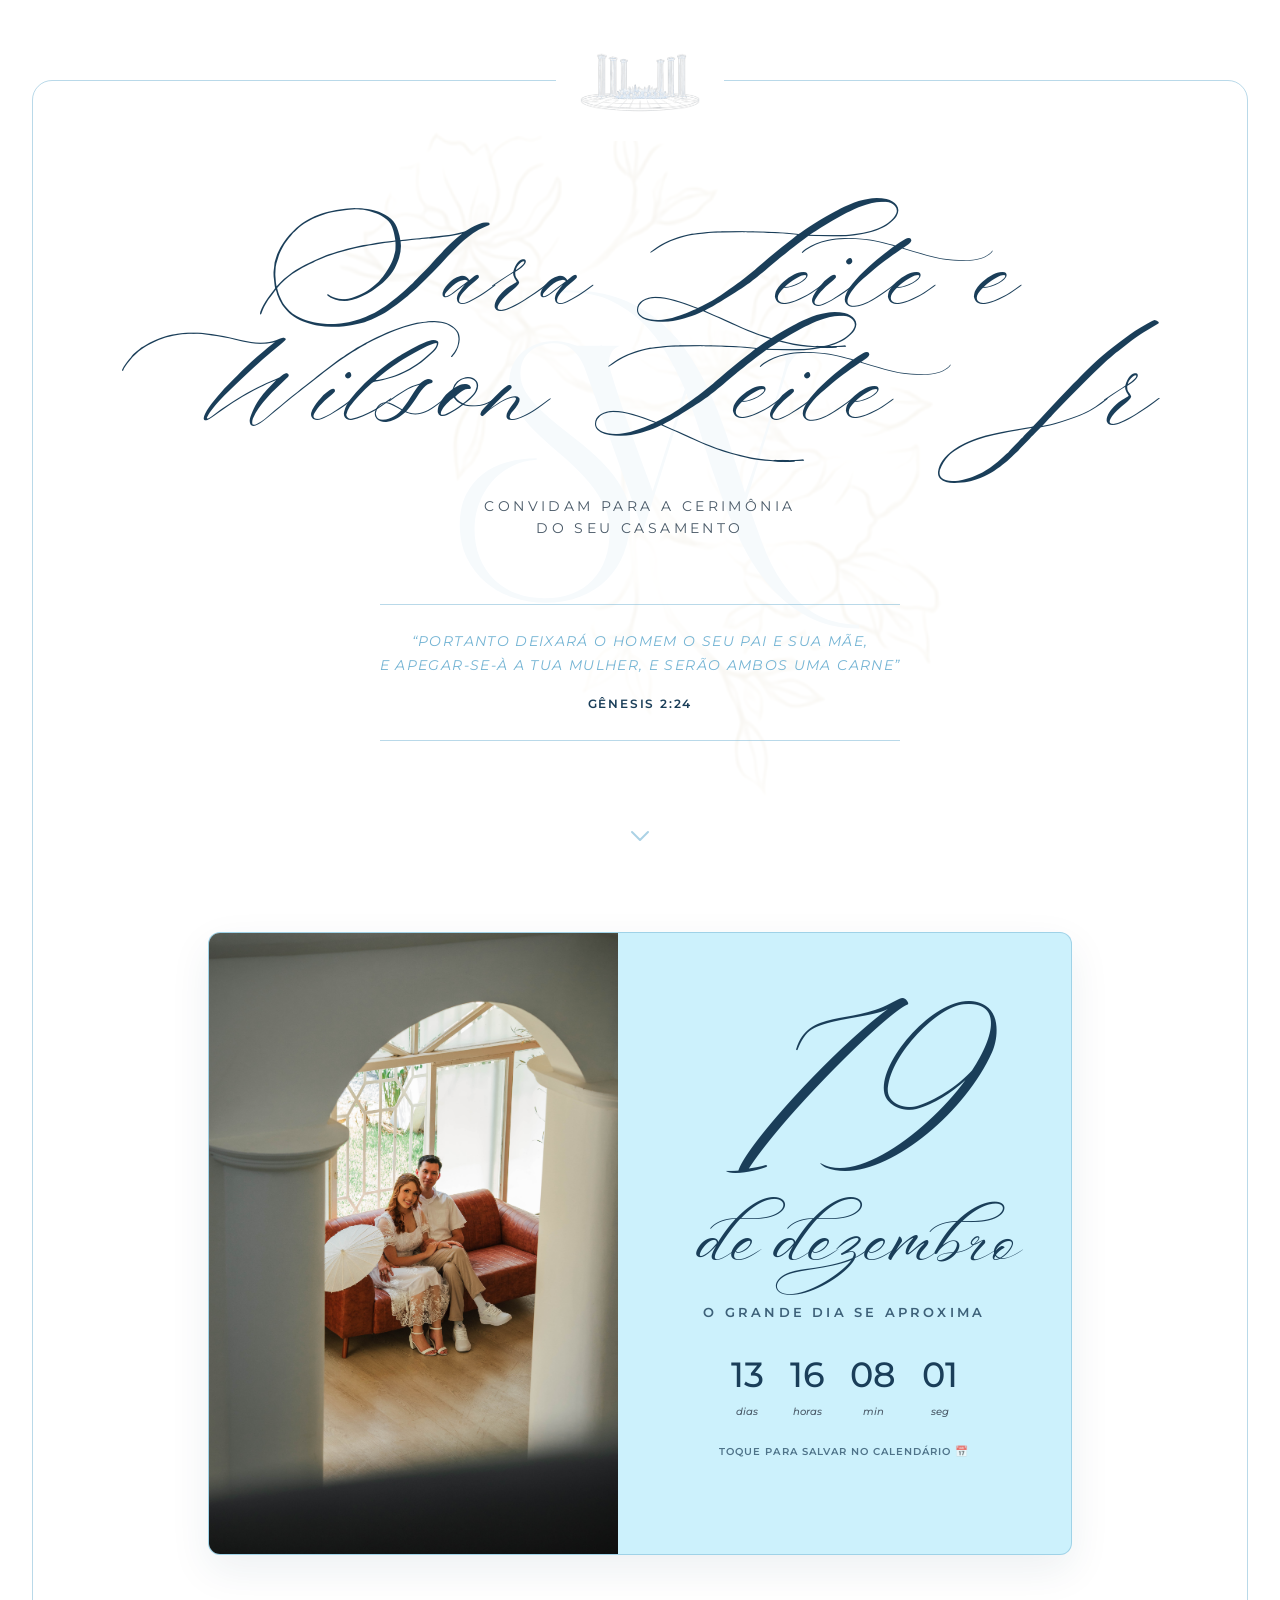
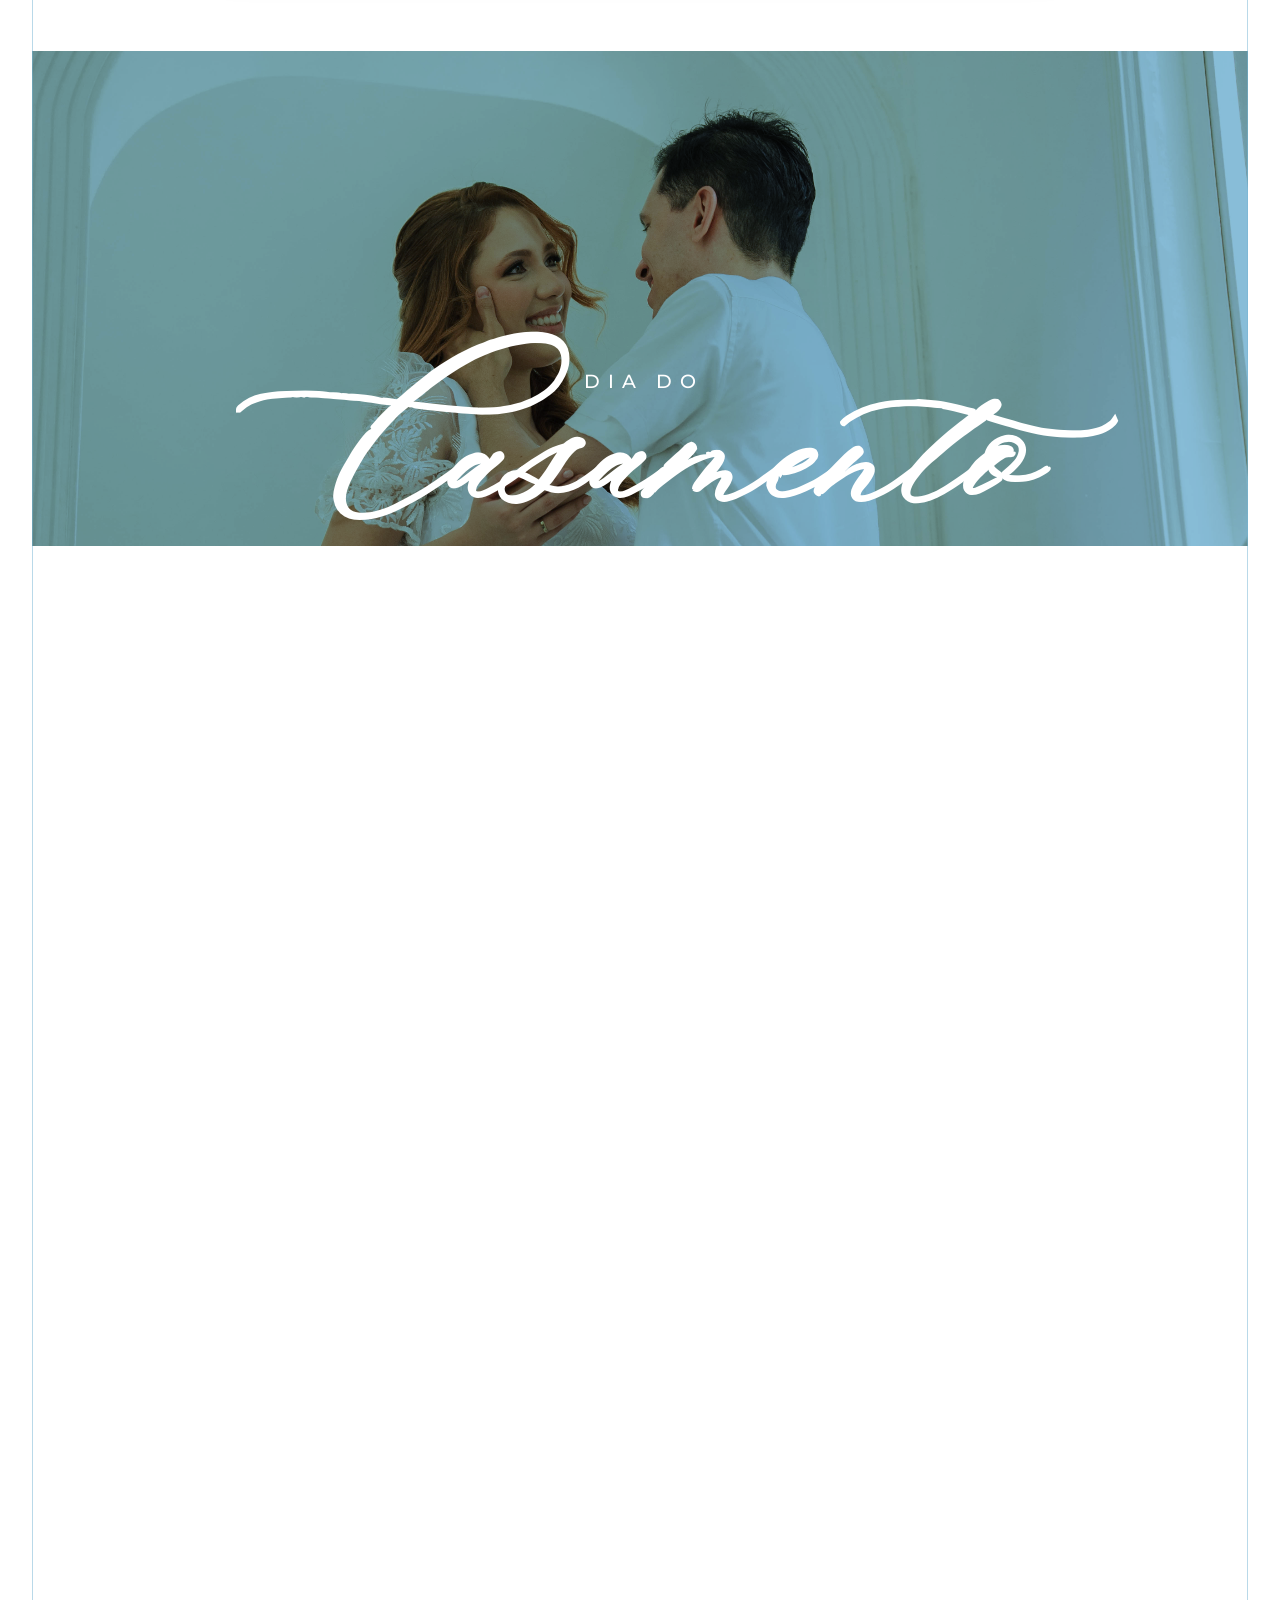
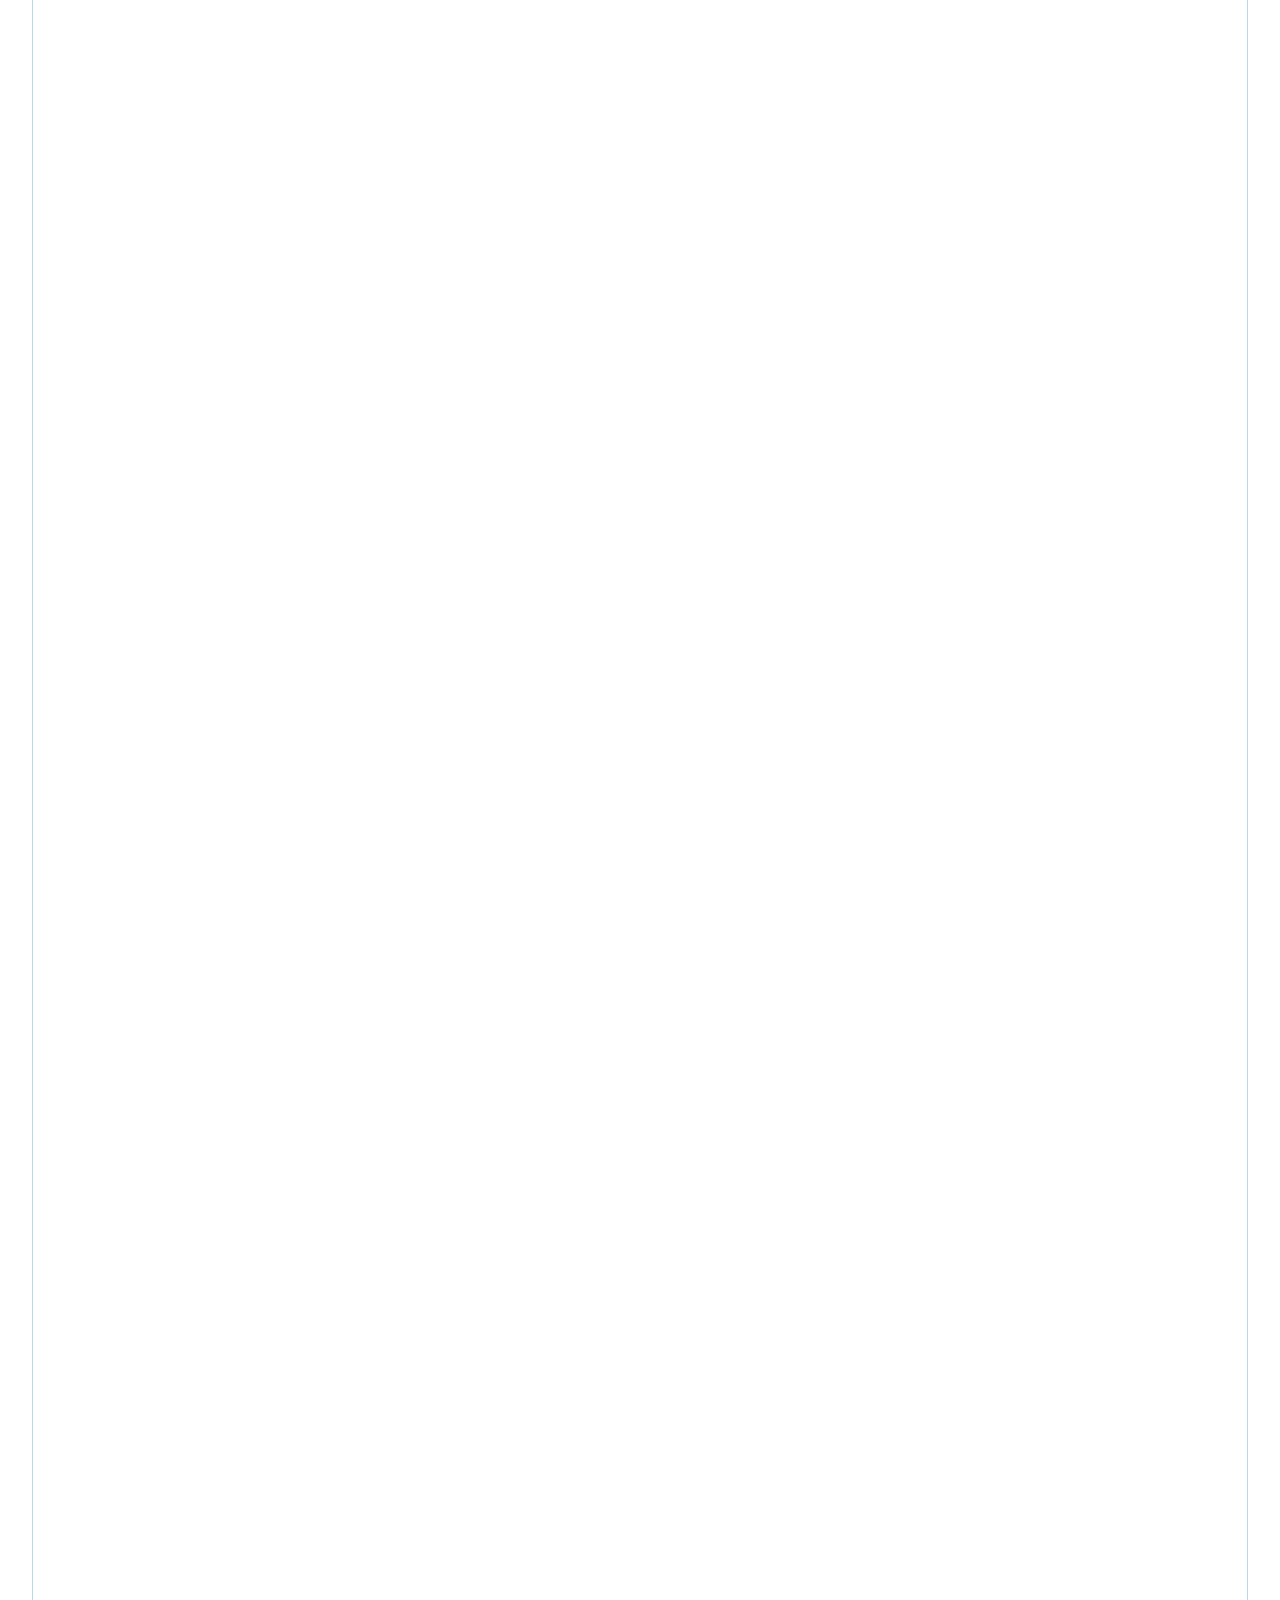
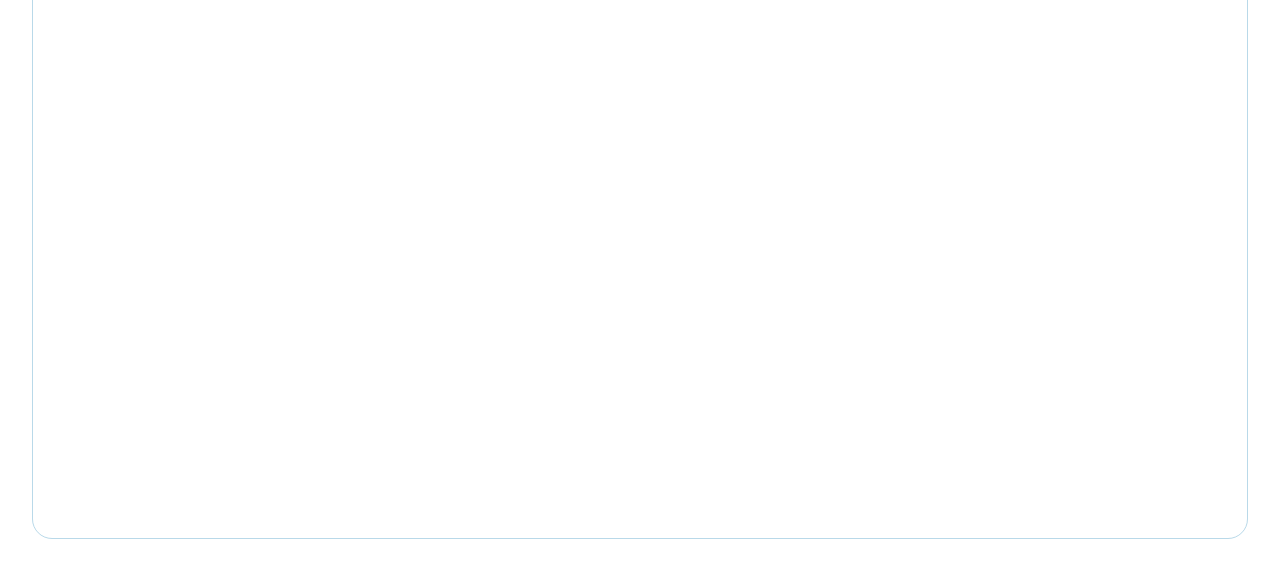
==== commit ddd7f211: "tagwpp" ====
--- a/index.html
+++ b/index.html
@@ -4,6 +4,16 @@
 <meta charset="utf-8">
 <meta name="viewport" content="width=device-width, initial-scale=1, viewport-fit=cover">
 <title>Sara & Wilson — Convite de Casamento</title>
+
+
+<!-- ============ META TAGS PARA WHATSAPP E REDES SOCIAIS ============ -->
+<meta property="og:title" content="Sara & Wilson — 19.12.2026">
+<meta property="og:description" content="O Grande Dia se Aproxima! 19 de dezembro de 2026. Toque aqui para ver os detalhes e confirmar a sua presença.">
+<meta property="og:image" content="https://saraewilson.com/img/capa-whatsapp.png">
+<meta property="og:url" content="https://saraewilson.com">
+<meta property="og:type" content="website">
+
+
 <link rel="preload" href="fonts/aniyah.ttf" as="font" type="font/ttf" crossorigin>
 <link rel="preload" href="fonts/slight.otf" as="font" type="font/otf" crossorigin>
 <link rel="preload" href="fonts/breathing.ttf" as="font" type="font/ttf" crossorigin>
